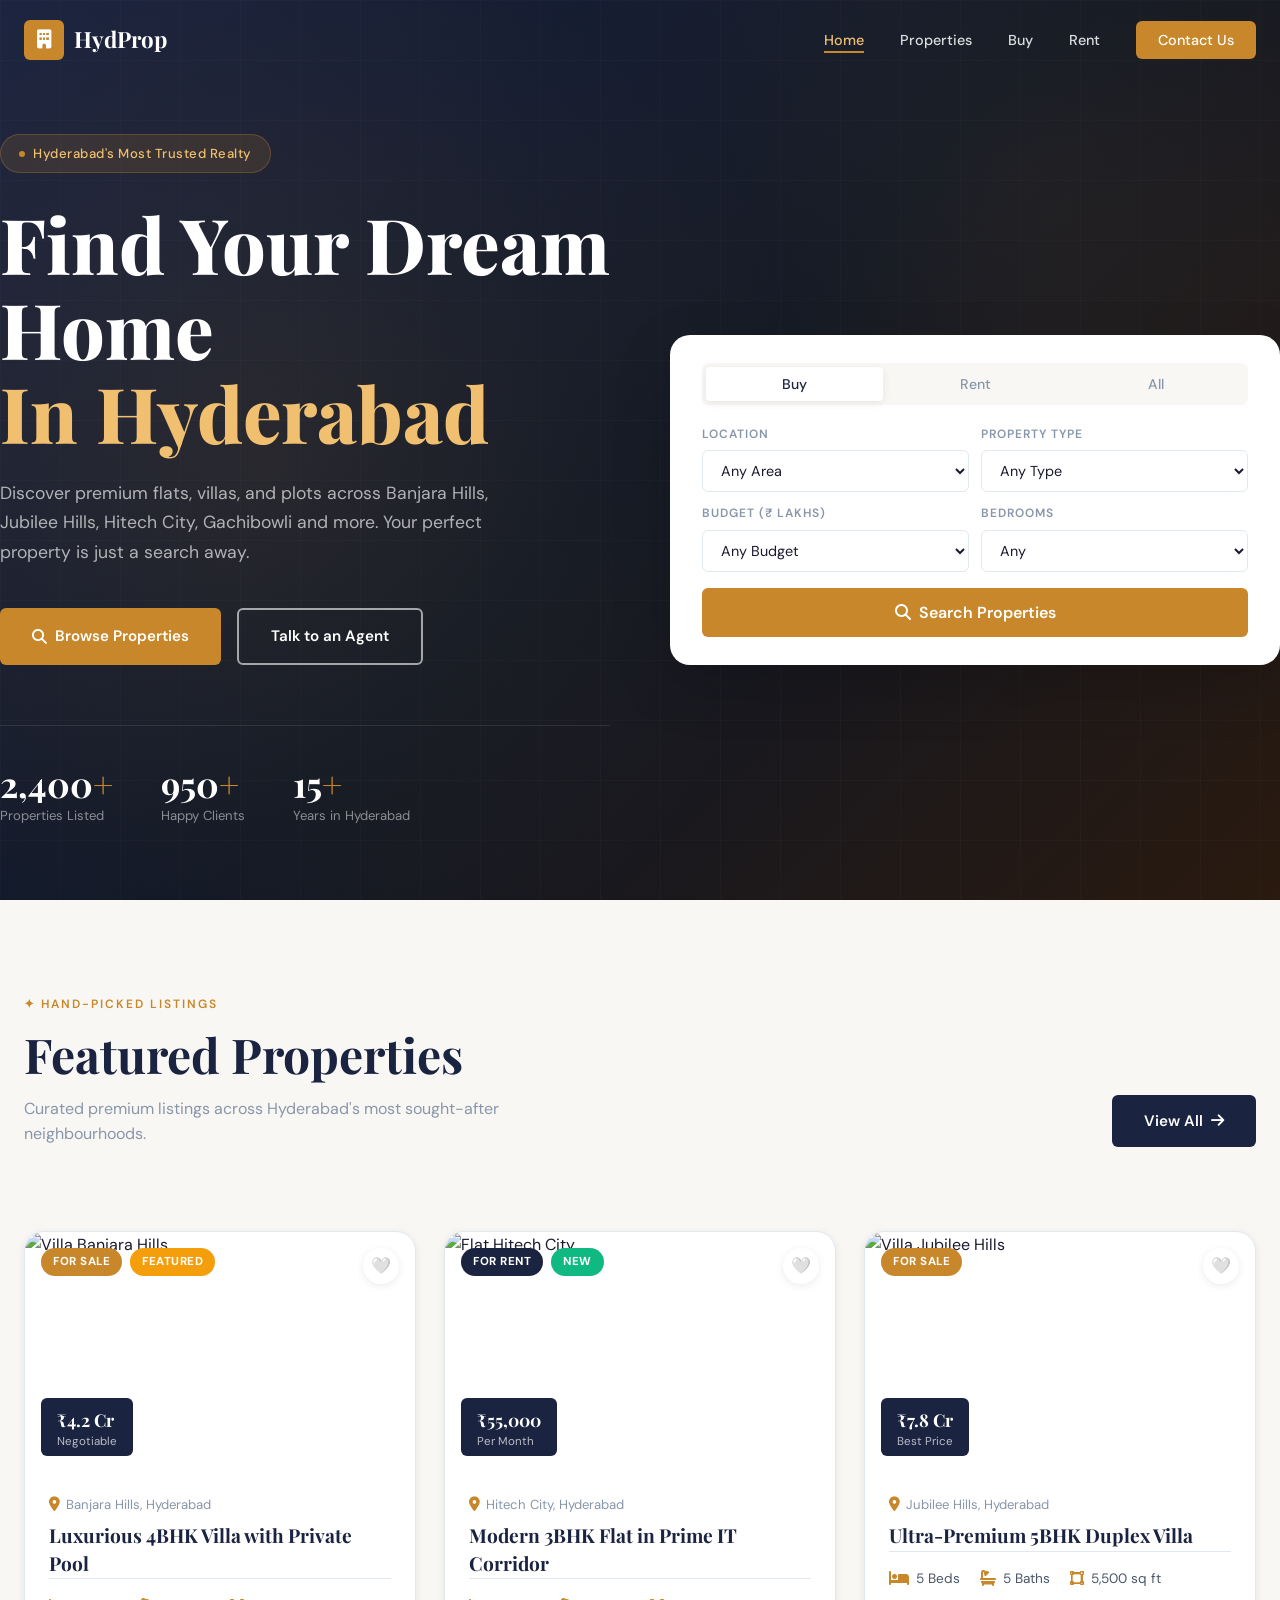
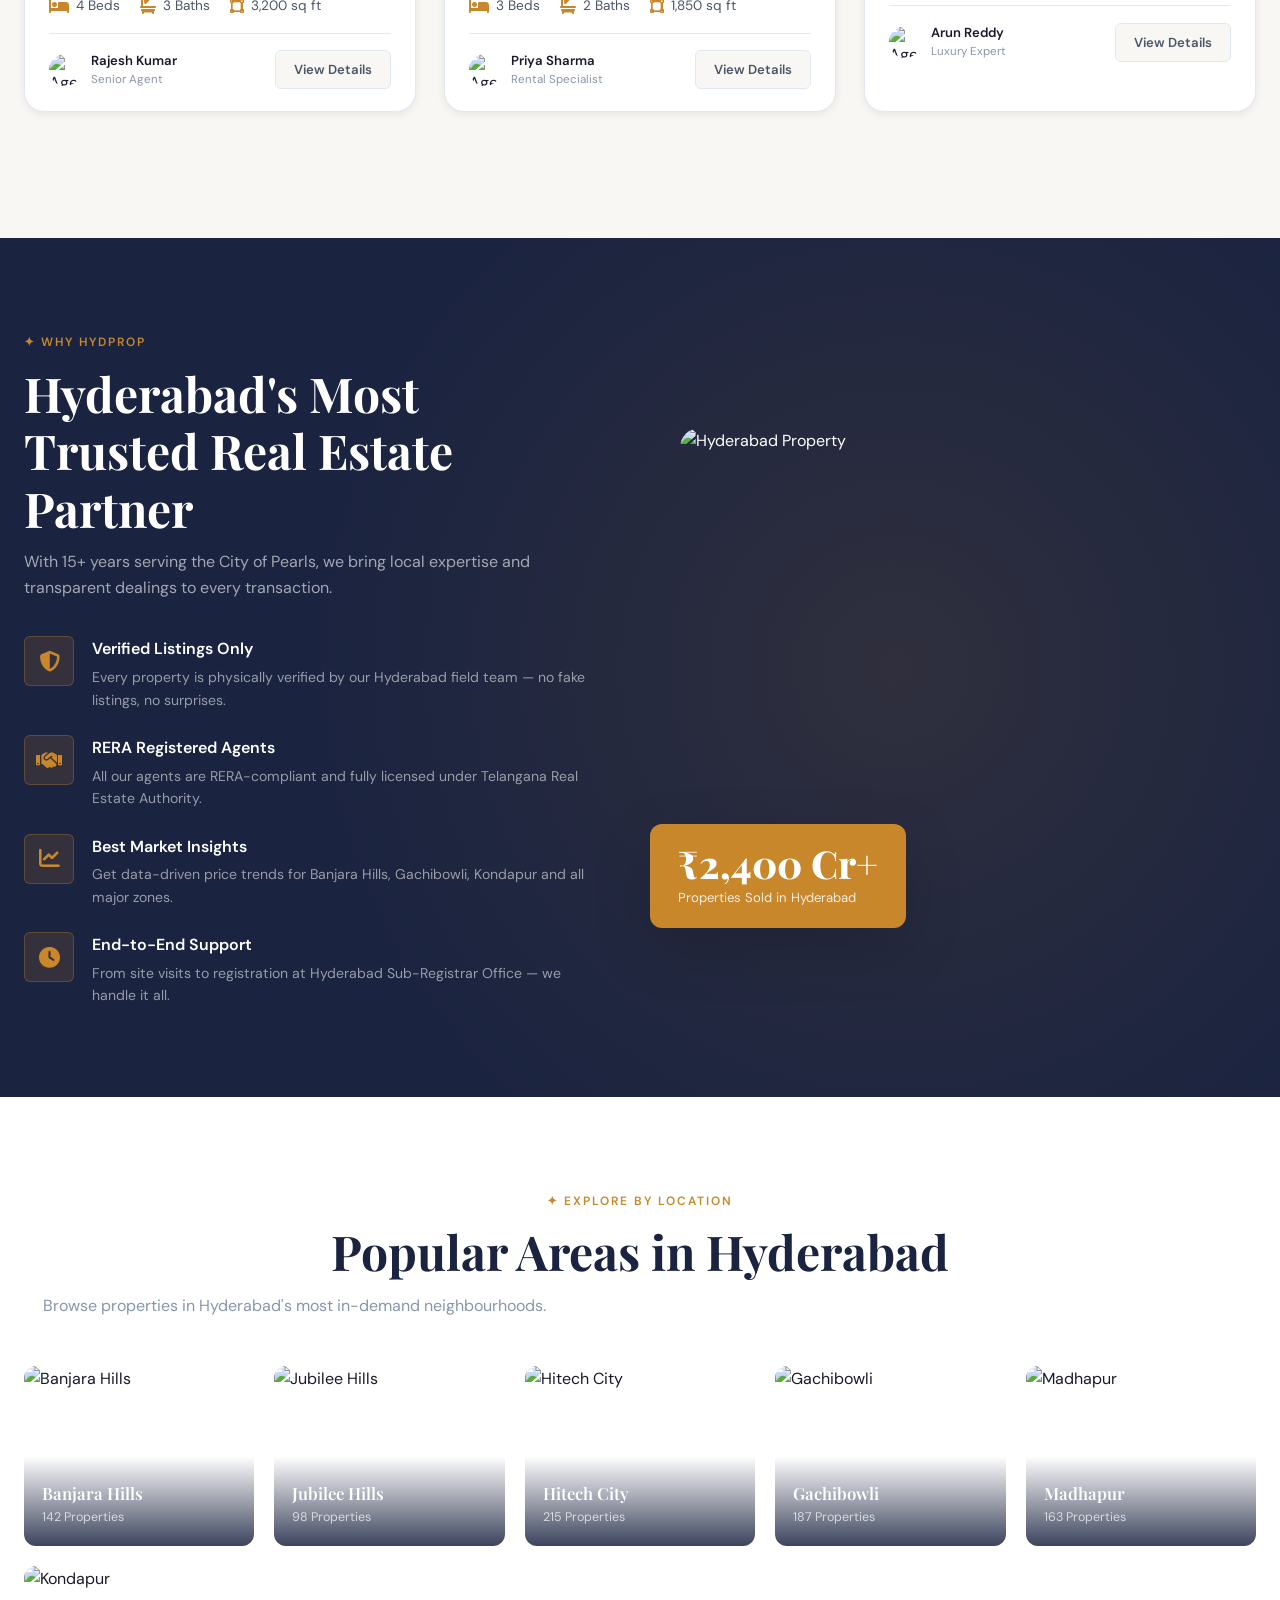
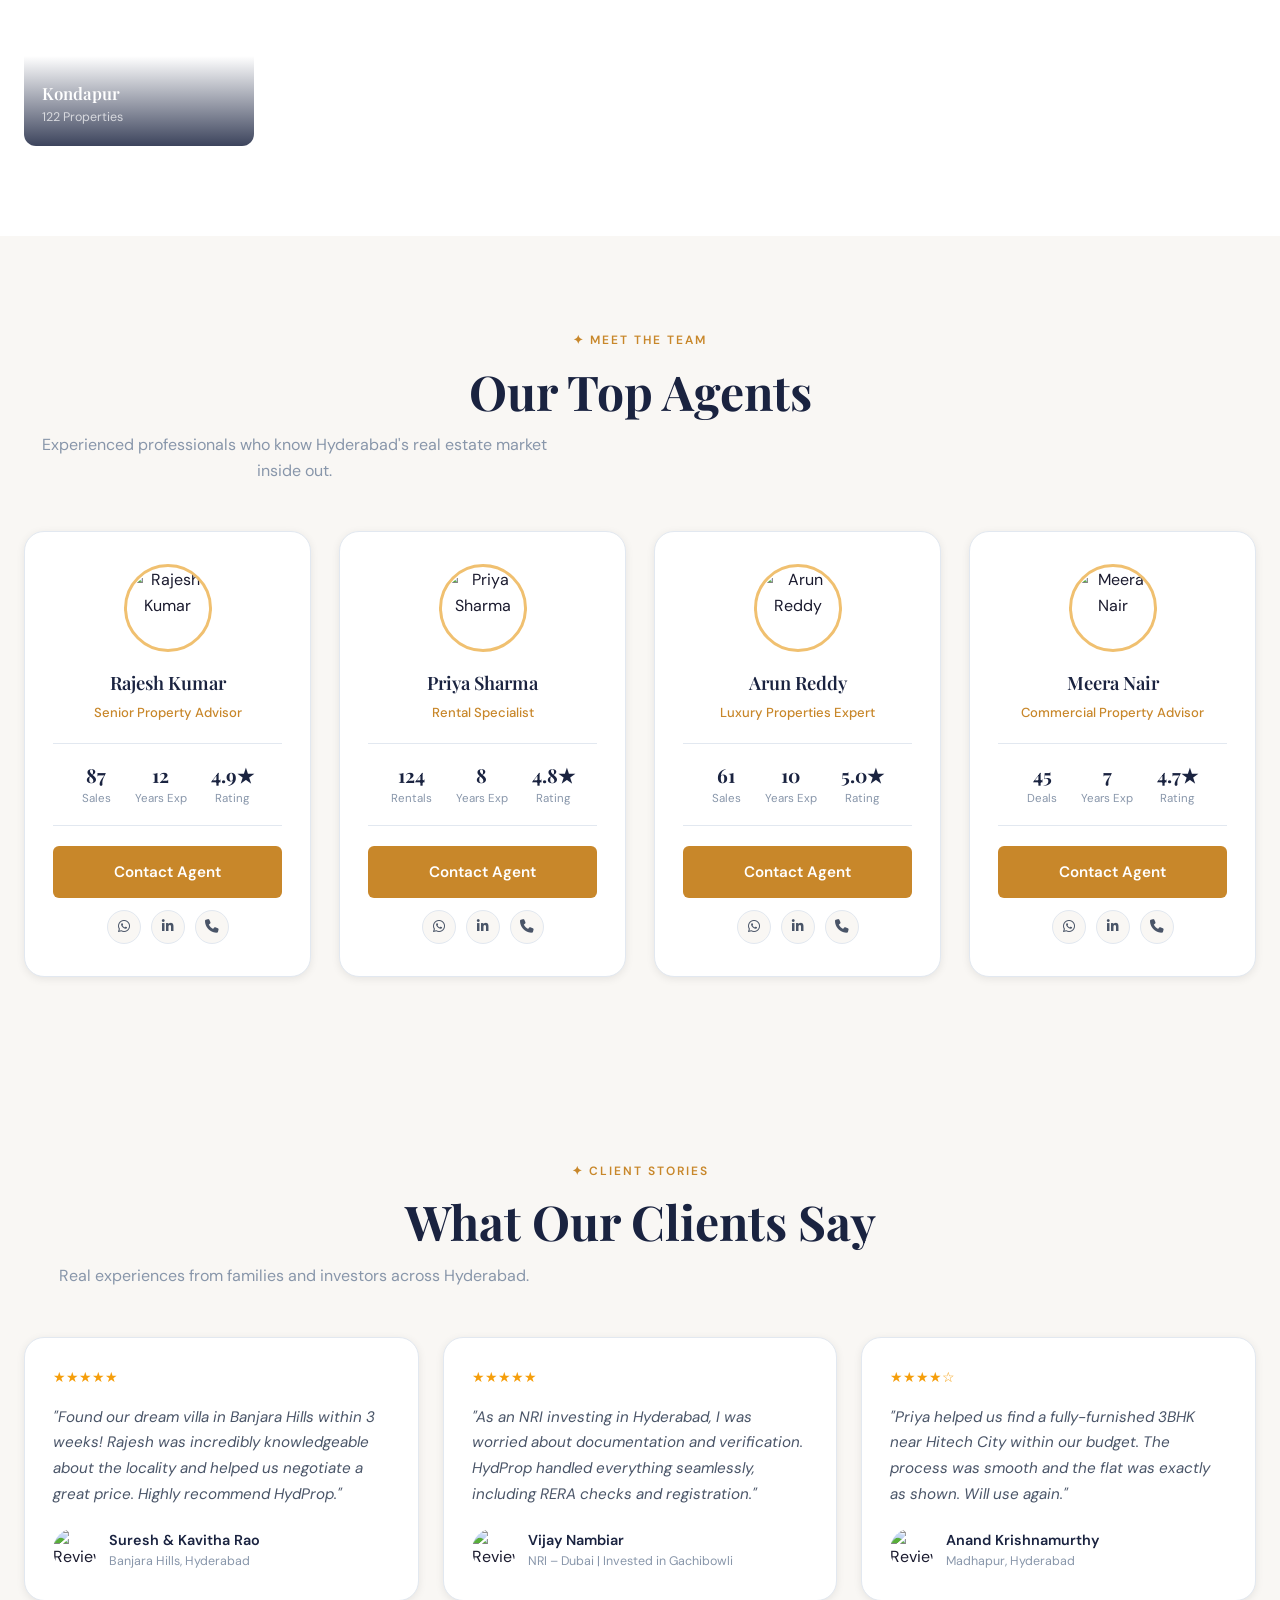
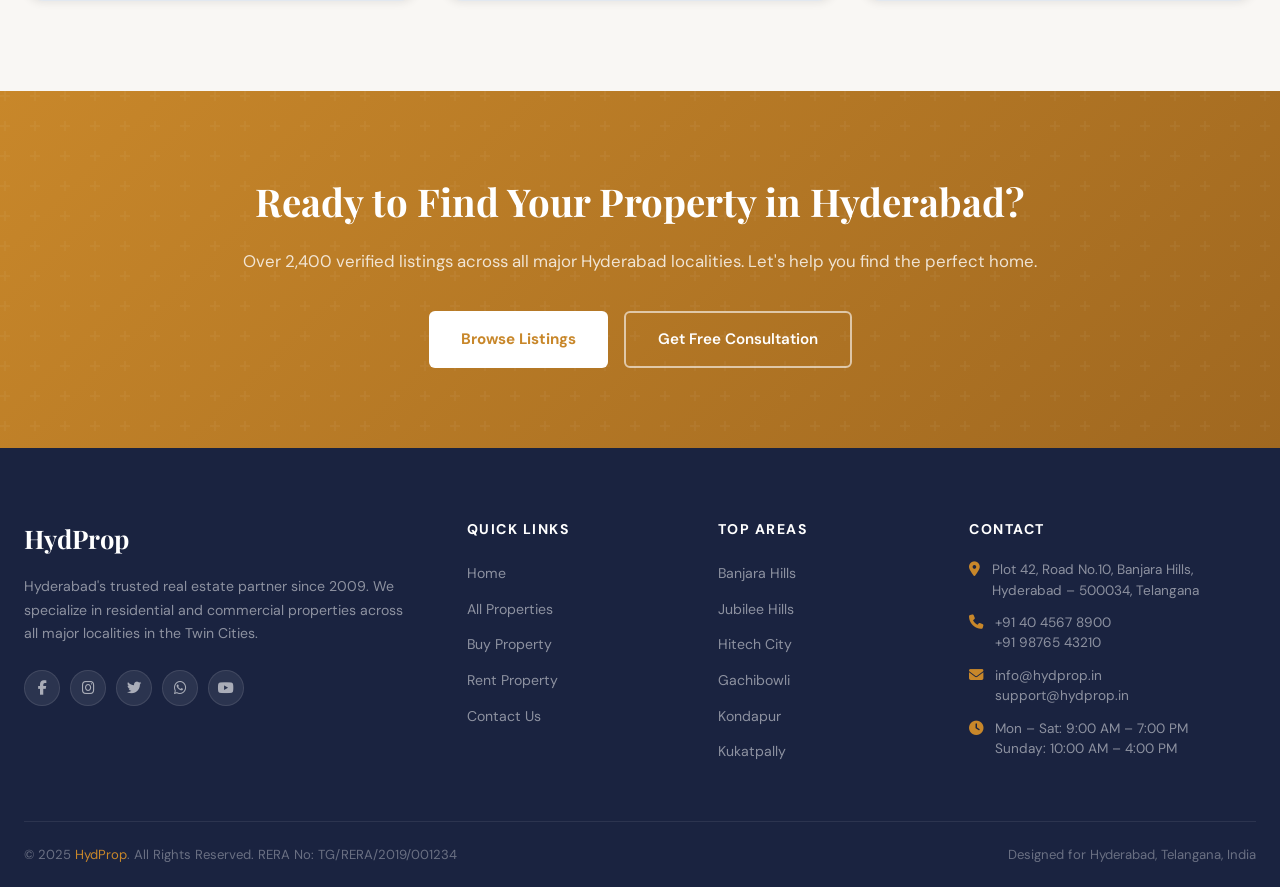
==== index.html @ 2b66d6ec "Initial project upload" ====
<!DOCTYPE html>
<html lang="en">
<head>
  <meta charset="UTF-8" />
  <meta name="viewport" content="width=device-width, initial-scale=1.0" />
  <title>HydProp – Premium Real Estate in Hyderabad</title>
  <meta name="description" content="Discover premium properties in Hyderabad. Buy, sell or rent flats, villas, and plots in Banjara Hills, Jubilee Hills, Hitech City and more." />
  <link rel="stylesheet" href="css/style.css" />
  <link rel="stylesheet" href="https://cdnjs.cloudflare.com/ajax/libs/font-awesome/6.5.0/css/all.min.css" />
  <style>
    /* Index-specific overrides */
    .hero-layout {
      display: grid;
      grid-template-columns: 1fr 1fr;
      gap: 60px;
      align-items: center;
    }
    @media(max-width:900px){.hero-layout{grid-template-columns:1fr;} .hero-search-box{max-width:100%;}}
  </style>
</head>
<body>

<!-- NAVBAR -->
<nav id="navbar">
  <div class="container nav-inner">
    <a href="index.html" class="nav-logo">
      <div class="logo-icon"><i class="fa-solid fa-building"></i></div>
      <span class="logo-text">HydProp</span>
    </a>
    <ul class="nav-links">
      <li><a href="index.html" class="active">Home</a></li>
      <li><a href="properties.html">Properties</a></li>
      <li><a href="properties.html?status=sale">Buy</a></li>
      <li><a href="properties.html?status=rent">Rent</a></li>
      <li><a href="contact.html" class="nav-cta">Contact Us</a></li>
    </ul>
    <div class="nav-toggle" id="navToggle">
      <span></span><span></span><span></span>
    </div>
  </div>
</nav>

<!-- HERO -->
<section class="hero">
  <div class="hero-bg-pattern"></div>
  <div class="hero-grid-overlay"></div>
  <div class="container hero-content">
    <div class="hero-layout">
      <div>
        <div class="hero-badge">
          <span></span> Hyderabad's Most Trusted Realty
        </div>
        <h1>Find Your Dream Home <em>In Hyderabad</em></h1>
        <p>Discover premium flats, villas, and plots across Banjara Hills, Jubilee Hills, Hitech City, Gachibowli and more. Your perfect property is just a search away.</p>
        <div class="hero-actions">
          <a href="properties.html" class="btn btn-primary"><i class="fa-solid fa-search"></i> Browse Properties</a>
          <a href="contact.html" class="btn btn-outline">Talk to an Agent</a>
        </div>
        <div class="hero-stats">
          <div class="hero-stat"><div class="num">2,400<span>+</span></div><div class="label">Properties Listed</div></div>
          <div class="hero-stat"><div class="num">950<span>+</span></div><div class="label">Happy Clients</div></div>
          <div class="hero-stat"><div class="num">15<span>+</span></div><div class="label">Years in Hyderabad</div></div>
        </div>
      </div>
      <div>
        <div class="hero-search-box">
          <div class="hero-search-tabs">
            <button class="search-tab active" data-type="sale">Buy</button>
            <button class="search-tab" data-type="rent">Rent</button>
            <button class="search-tab" data-type="">All</button>
          </div>
          <form id="heroSearchForm">
            <div class="search-fields">
              <div class="search-field">
                <label>Location</label>
                <select id="heroArea">
                  <option value="">Any Area</option>
                  <option>Banjara Hills</option>
                  <option>Jubilee Hills</option>
                  <option>Hitech City</option>
                  <option>Gachibowli</option>
                  <option>Madhapur</option>
                  <option>Kondapur</option>
                  <option>Kukatpally</option>
                  <option>Begumpet</option>
                  <option>Secunderabad</option>
                  <option>Miyapur</option>
                </select>
              </div>
              <div class="search-field">
                <label>Property Type</label>
                <select id="heroType">
                  <option value="">Any Type</option>
                  <option value="flat">Flat / Apartment</option>
                  <option value="villa">Villa / Independent House</option>
                  <option value="plot">Plot / Land</option>
                  <option value="commercial">Commercial</option>
                </select>
              </div>
              <div class="search-field">
                <label>Budget (₹ Lakhs)</label>
                <select id="heroBudget">
                  <option value="">Any Budget</option>
                  <option value="0-5000000">Up to ₹50 L</option>
                  <option value="0-10000000">Up to ₹1 Cr</option>
                  <option value="10000000-20000000">₹1 – 2 Cr</option>
                  <option value="20000000-50000000">₹2 – 5 Cr</option>
                  <option value="50000000-999999999">Above ₹5 Cr</option>
                </select>
              </div>
              <div class="search-field">
                <label>Bedrooms</label>
                <select id="heroBeds">
                  <option value="">Any</option>
                  <option value="1">1 BHK+</option>
                  <option value="2">2 BHK+</option>
                  <option value="3">3 BHK+</option>
                  <option value="4">4 BHK+</option>
                </select>
              </div>
            </div>
            <button type="submit" class="btn btn-primary"><i class="fa-solid fa-magnifying-glass"></i> Search Properties</button>
          </form>
        </div>
      </div>
    </div>
  </div>
</section>

<!-- FEATURED PROPERTIES -->
<section class="featured-section section-pad">
  <div class="container">
    <div class="section-header">
      <div>
        <span class="tag-label">✦ Hand-Picked Listings</span>
        <h2 class="section-title">Featured Properties</h2>
        <p class="section-subtitle">Curated premium listings across Hyderabad's most sought-after neighbourhoods.</p>
      </div>
      <a href="properties.html" class="btn btn-dark">View All <i class="fa-solid fa-arrow-right"></i></a>
    </div>
    <div class="properties-grid">

      <!-- Card 1 -->
      <div class="property-card">
        <div class="card-img">
          <img src="https://images.unsplash.com/photo-1600596542815-ffad4c1539a9?w=700&q=80" alt="Villa Banjara Hills" loading="lazy" />
          <div class="card-badges"><span class="badge badge-sale">For Sale</span><span class="badge badge-featured">Featured</span></div>
          <button class="card-wishlist">🤍</button>
          <div class="card-price-tag">₹4.2 Cr<small>Negotiable</small></div>
        </div>
        <div class="card-body">
          <div class="card-location"><i class="fa-solid fa-location-dot"></i> Banjara Hills, Hyderabad</div>
          <a href="property-detail.html" class="card-title">Luxurious 4BHK Villa with Private Pool</a>
          <div class="card-features">
            <div class="feat-item"><i class="fa-solid fa-bed"></i> 4 Beds</div>
            <div class="feat-item"><i class="fa-solid fa-bath"></i> 3 Baths</div>
            <div class="feat-item"><i class="fa-solid fa-vector-square"></i> 3,200 sq ft</div>
          </div>
          <div class="card-footer">
            <div class="agent-mini">
              <img src="https://i.pravatar.cc/60?img=11" alt="Agent" />
              <div><div class="name">Rajesh Kumar</div><div class="role">Senior Agent</div></div>
            </div>
            <a href="property-detail.html" class="card-view-btn">View Details</a>
          </div>
        </div>
      </div>

      <!-- Card 2 -->
      <div class="property-card">
        <div class="card-img">
          <img src="https://images.unsplash.com/photo-1545324418-cc1a3fa10c00?w=700&q=80" alt="Flat Hitech City" loading="lazy" />
          <div class="card-badges"><span class="badge badge-rent">For Rent</span><span class="badge badge-new">New</span></div>
          <button class="card-wishlist">🤍</button>
          <div class="card-price-tag">₹55,000<small>Per Month</small></div>
        </div>
        <div class="card-body">
          <div class="card-location"><i class="fa-solid fa-location-dot"></i> Hitech City, Hyderabad</div>
          <a href="property-detail.html" class="card-title">Modern 3BHK Flat in Prime IT Corridor</a>
          <div class="card-features">
            <div class="feat-item"><i class="fa-solid fa-bed"></i> 3 Beds</div>
            <div class="feat-item"><i class="fa-solid fa-bath"></i> 2 Baths</div>
            <div class="feat-item"><i class="fa-solid fa-vector-square"></i> 1,850 sq ft</div>
          </div>
          <div class="card-footer">
            <div class="agent-mini">
              <img src="https://i.pravatar.cc/60?img=47" alt="Agent" />
              <div><div class="name">Priya Sharma</div><div class="role">Rental Specialist</div></div>
            </div>
            <a href="property-detail.html" class="card-view-btn">View Details</a>
          </div>
        </div>
      </div>

      <!-- Card 3 -->
      <div class="property-card">
        <div class="card-img">
          <img src="https://images.unsplash.com/photo-1512917774080-9991f1c4c750?w=700&q=80" alt="Villa Jubilee Hills" loading="lazy" />
          <div class="card-badges"><span class="badge badge-sale">For Sale</span></div>
          <button class="card-wishlist">🤍</button>
          <div class="card-price-tag">₹7.8 Cr<small>Best Price</small></div>
        </div>
        <div class="card-body">
          <div class="card-location"><i class="fa-solid fa-location-dot"></i> Jubilee Hills, Hyderabad</div>
          <a href="property-detail.html" class="card-title">Ultra-Premium 5BHK Duplex Villa</a>
          <div class="card-features">
            <div class="feat-item"><i class="fa-solid fa-bed"></i> 5 Beds</div>
            <div class="feat-item"><i class="fa-solid fa-bath"></i> 5 Baths</div>
            <div class="feat-item"><i class="fa-solid fa-vector-square"></i> 5,500 sq ft</div>
          </div>
          <div class="card-footer">
            <div class="agent-mini">
              <img src="https://i.pravatar.cc/60?img=68" alt="Agent" />
              <div><div class="name">Arun Reddy</div><div class="role">Luxury Expert</div></div>
            </div>
            <a href="property-detail.html" class="card-view-btn">View Details</a>
          </div>
        </div>
      </div>

    </div>
  </div>
</section>

<!-- WHY CHOOSE US -->
<section class="why-section section-pad">
  <div class="container">
    <div class="why-grid">
      <div class="why-content">
        <span class="tag-label">✦ Why HydProp</span>
        <h2 class="section-title">Hyderabad's Most Trusted Real Estate Partner</h2>
        <p class="section-subtitle">With 15+ years serving the City of Pearls, we bring local expertise and transparent dealings to every transaction.</p>
        <div class="why-list">
          <div class="why-item">
            <div class="why-icon"><i class="fa-solid fa-shield-halved"></i></div>
            <div>
              <h4>Verified Listings Only</h4>
              <p>Every property is physically verified by our Hyderabad field team — no fake listings, no surprises.</p>
            </div>
          </div>
          <div class="why-item">
            <div class="why-icon"><i class="fa-solid fa-handshake"></i></div>
            <div>
              <h4>RERA Registered Agents</h4>
              <p>All our agents are RERA-compliant and fully licensed under Telangana Real Estate Authority.</p>
            </div>
          </div>
          <div class="why-item">
            <div class="why-icon"><i class="fa-solid fa-chart-line"></i></div>
            <div>
              <h4>Best Market Insights</h4>
              <p>Get data-driven price trends for Banjara Hills, Gachibowli, Kondapur and all major zones.</p>
            </div>
          </div>
          <div class="why-item">
            <div class="why-icon"><i class="fa-solid fa-clock"></i></div>
            <div>
              <h4>End-to-End Support</h4>
              <p>From site visits to registration at Hyderabad Sub-Registrar Office — we handle it all.</p>
            </div>
          </div>
        </div>
      </div>
      <div class="why-image-stack">
        <div class="why-img-main">
          <img src="https://images.unsplash.com/photo-1600607687939-ce8a6c25118c?w=600&q=80" alt="Hyderabad Property" />
        </div>
        <div class="why-img-card">
          <div class="big-num">₹2,400 Cr+</div>
          <div class="label">Properties Sold in Hyderabad</div>
        </div>
      </div>
    </div>
  </div>
</section>

<!-- POPULAR AREAS -->
<section class="section-pad">
  <div class="container">
    <div class="text-center">
      <span class="tag-label">✦ Explore by Location</span>
      <h2 class="section-title">Popular Areas in Hyderabad</h2>
      <p class="section-subtitle mt-12">Browse properties in Hyderabad's most in-demand neighbourhoods.</p>
    </div>
    <div class="areas-grid">
      <a href="properties.html?area=Banjara+Hills" class="area-card">
        <img src="https://images.unsplash.com/photo-1615729947596-a598e5de0ab3?w=400&q=80" alt="Banjara Hills" loading="lazy" />
        <div class="area-overlay"><div class="area-name">Banjara Hills</div><div class="area-count">142 Properties</div></div>
      </a>
      <a href="properties.html?area=Jubilee+Hills" class="area-card">
        <img src="https://images.unsplash.com/photo-1486325212027-8081e485255e?w=400&q=80" alt="Jubilee Hills" loading="lazy" />
        <div class="area-overlay"><div class="area-name">Jubilee Hills</div><div class="area-count">98 Properties</div></div>
      </a>
      <a href="properties.html?area=Hitech+City" class="area-card">
        <img src="https://images.unsplash.com/photo-1545324418-cc1a3fa10c00?w=400&q=80" alt="Hitech City" loading="lazy" />
        <div class="area-overlay"><div class="area-name">Hitech City</div><div class="area-count">215 Properties</div></div>
      </a>
      <a href="properties.html?area=Gachibowli" class="area-card">
        <img src="https://images.unsplash.com/photo-1512917774080-9991f1c4c750?w=400&q=80" alt="Gachibowli" loading="lazy" />
        <div class="area-overlay"><div class="area-name">Gachibowli</div><div class="area-count">187 Properties</div></div>
      </a>
      <a href="properties.html?area=Madhapur" class="area-card">
        <img src="https://images.unsplash.com/photo-1600596542815-ffad4c1539a9?w=400&q=80" alt="Madhapur" loading="lazy" />
        <div class="area-overlay"><div class="area-name">Madhapur</div><div class="area-count">163 Properties</div></div>
      </a>
      <a href="properties.html?area=Kondapur" class="area-card">
        <img src="https://images.unsplash.com/photo-1570129477492-45c003edd2be?w=400&q=80" alt="Kondapur" loading="lazy" />
        <div class="area-overlay"><div class="area-name">Kondapur</div><div class="area-count">122 Properties</div></div>
      </a>
    </div>
  </div>
</section>

<!-- OUR AGENTS -->
<section class="section-pad" style="background:var(--off-white);">
  <div class="container">
    <div class="text-center">
      <span class="tag-label">✦ Meet the Team</span>
      <h2 class="section-title">Our Top Agents</h2>
      <p class="section-subtitle mt-12">Experienced professionals who know Hyderabad's real estate market inside out.</p>
    </div>
    <div class="agents-grid">
      <div class="agent-card">
        <img src="https://i.pravatar.cc/150?img=11" alt="Rajesh Kumar" class="agent-avatar" />
        <h3>Rajesh Kumar</h3>
        <div class="role">Senior Property Advisor</div>
        <div class="agent-stats">
          <div class="agent-stat"><div class="val">87</div><div class="lbl">Sales</div></div>
          <div class="agent-stat"><div class="val">12</div><div class="lbl">Years Exp</div></div>
          <div class="agent-stat"><div class="val">4.9★</div><div class="lbl">Rating</div></div>
        </div>
        <a href="contact.html" class="btn btn-primary" style="width:100%;justify-content:center;">Contact Agent</a>
        <div class="agent-socials mt-12">
          <div class="agent-social-btn"><i class="fa-brands fa-whatsapp"></i></div>
          <div class="agent-social-btn"><i class="fa-brands fa-linkedin-in"></i></div>
          <div class="agent-social-btn"><i class="fa-solid fa-phone"></i></div>
        </div>
      </div>
      <div class="agent-card">
        <img src="https://i.pravatar.cc/150?img=47" alt="Priya Sharma" class="agent-avatar" />
        <h3>Priya Sharma</h3>
        <div class="role">Rental Specialist</div>
        <div class="agent-stats">
          <div class="agent-stat"><div class="val">124</div><div class="lbl">Rentals</div></div>
          <div class="agent-stat"><div class="val">8</div><div class="lbl">Years Exp</div></div>
          <div class="agent-stat"><div class="val">4.8★</div><div class="lbl">Rating</div></div>
        </div>
        <a href="contact.html" class="btn btn-primary" style="width:100%;justify-content:center;">Contact Agent</a>
        <div class="agent-socials mt-12">
          <div class="agent-social-btn"><i class="fa-brands fa-whatsapp"></i></div>
          <div class="agent-social-btn"><i class="fa-brands fa-linkedin-in"></i></div>
          <div class="agent-social-btn"><i class="fa-solid fa-phone"></i></div>
        </div>
      </div>
      <div class="agent-card">
        <img src="https://i.pravatar.cc/150?img=68" alt="Arun Reddy" class="agent-avatar" />
        <h3>Arun Reddy</h3>
        <div class="role">Luxury Properties Expert</div>
        <div class="agent-stats">
          <div class="agent-stat"><div class="val">61</div><div class="lbl">Sales</div></div>
          <div class="agent-stat"><div class="val">10</div><div class="lbl">Years Exp</div></div>
          <div class="agent-stat"><div class="val">5.0★</div><div class="lbl">Rating</div></div>
        </div>
        <a href="contact.html" class="btn btn-primary" style="width:100%;justify-content:center;">Contact Agent</a>
        <div class="agent-socials mt-12">
          <div class="agent-social-btn"><i class="fa-brands fa-whatsapp"></i></div>
          <div class="agent-social-btn"><i class="fa-brands fa-linkedin-in"></i></div>
          <div class="agent-social-btn"><i class="fa-solid fa-phone"></i></div>
        </div>
      </div>
      <div class="agent-card">
        <img src="https://i.pravatar.cc/150?img=25" alt="Meera Nair" class="agent-avatar" />
        <h3>Meera Nair</h3>
        <div class="role">Commercial Property Advisor</div>
        <div class="agent-stats">
          <div class="agent-stat"><div class="val">45</div><div class="lbl">Deals</div></div>
          <div class="agent-stat"><div class="val">7</div><div class="lbl">Years Exp</div></div>
          <div class="agent-stat"><div class="val">4.7★</div><div class="lbl">Rating</div></div>
        </div>
        <a href="contact.html" class="btn btn-primary" style="width:100%;justify-content:center;">Contact Agent</a>
        <div class="agent-socials mt-12">
          <div class="agent-social-btn"><i class="fa-brands fa-whatsapp"></i></div>
          <div class="agent-social-btn"><i class="fa-brands fa-linkedin-in"></i></div>
          <div class="agent-social-btn"><i class="fa-solid fa-phone"></i></div>
        </div>
      </div>
    </div>
  </div>
</section>

<!-- TESTIMONIALS -->
<section class="testimonials-section section-pad">
  <div class="container">
    <div class="text-center">
      <span class="tag-label">✦ Client Stories</span>
      <h2 class="section-title">What Our Clients Say</h2>
      <p class="section-subtitle mt-12">Real experiences from families and investors across Hyderabad.</p>
    </div>
    <div class="testimonials-grid">
      <div class="testimonial-card">
        <div class="stars">★★★★★</div>
        <p>"Found our dream villa in Banjara Hills within 3 weeks! Rajesh was incredibly knowledgeable about the locality and helped us negotiate a great price. Highly recommend HydProp."</p>
        <div class="reviewer">
          <img src="https://i.pravatar.cc/80?img=33" alt="Reviewer" />
          <div><div class="name">Suresh & Kavitha Rao</div><div class="location">Banjara Hills, Hyderabad</div></div>
        </div>
      </div>
      <div class="testimonial-card">
        <div class="stars">★★★★★</div>
        <p>"As an NRI investing in Hyderabad, I was worried about documentation and verification. HydProp handled everything seamlessly, including RERA checks and registration."</p>
        <div class="reviewer">
          <img src="https://i.pravatar.cc/80?img=52" alt="Reviewer" />
          <div><div class="name">Vijay Nambiar</div><div class="location">NRI – Dubai | Invested in Gachibowli</div></div>
        </div>
      </div>
      <div class="testimonial-card">
        <div class="stars">★★★★☆</div>
        <p>"Priya helped us find a fully-furnished 3BHK near Hitech City within our budget. The process was smooth and the flat was exactly as shown. Will use again."</p>
        <div class="reviewer">
          <img src="https://i.pravatar.cc/80?img=44" alt="Reviewer" />
          <div><div class="name">Anand Krishnamurthy</div><div class="location">Madhapur, Hyderabad</div></div>
        </div>
      </div>
    </div>
  </div>
</section>

<!-- CTA -->
<section class="cta-section">
  <div class="container">
    <h2>Ready to Find Your Property in Hyderabad?</h2>
    <p>Over 2,400 verified listings across all major Hyderabad localities. Let's help you find the perfect home.</p>
    <div class="cta-btns">
      <a href="properties.html" class="btn" style="background:var(--white);color:var(--primary);font-weight:700;">Browse Listings</a>
      <a href="contact.html" class="btn btn-outline">Get Free Consultation</a>
    </div>
  </div>
</section>

<!-- FOOTER -->
<footer>
  <div class="container">
    <div class="footer-main">
      <div class="footer-brand">
        <div class="logo-text">HydProp</div>
        <p>Hyderabad's trusted real estate partner since 2009. We specialize in residential and commercial properties across all major localities in the Twin Cities.</p>
        <div class="footer-socials">
          <div class="social-btn"><i class="fa-brands fa-facebook-f"></i></div>
          <div class="social-btn"><i class="fa-brands fa-instagram"></i></div>
          <div class="social-btn"><i class="fa-brands fa-twitter"></i></div>
          <div class="social-btn"><i class="fa-brands fa-whatsapp"></i></div>
          <div class="social-btn"><i class="fa-brands fa-youtube"></i></div>
        </div>
      </div>
      <div class="footer-col">
        <h4>Quick Links</h4>
        <ul>
          <li><a href="index.html">Home</a></li>
          <li><a href="properties.html">All Properties</a></li>
          <li><a href="properties.html?status=sale">Buy Property</a></li>
          <li><a href="properties.html?status=rent">Rent Property</a></li>
          <li><a href="contact.html">Contact Us</a></li>
        </ul>
      </div>
      <div class="footer-col">
        <h4>Top Areas</h4>
        <ul>
          <li><a href="properties.html?area=Banjara+Hills">Banjara Hills</a></li>
          <li><a href="properties.html?area=Jubilee+Hills">Jubilee Hills</a></li>
          <li><a href="properties.html?area=Hitech+City">Hitech City</a></li>
          <li><a href="properties.html?area=Gachibowli">Gachibowli</a></li>
          <li><a href="properties.html?area=Kondapur">Kondapur</a></li>
          <li><a href="properties.html?area=Kukatpally">Kukatpally</a></li>
        </ul>
      </div>
      <div class="footer-col">
        <h4>Contact</h4>
        <div class="footer-contact-item"><i class="fa-solid fa-location-dot"></i><span>Plot 42, Road No.10, Banjara Hills, Hyderabad – 500034, Telangana</span></div>
        <div class="footer-contact-item"><i class="fa-solid fa-phone"></i><span>+91 40 4567 8900<br/>+91 98765 43210</span></div>
        <div class="footer-contact-item"><i class="fa-solid fa-envelope"></i><span>info@hydprop.in<br/>support@hydprop.in</span></div>
        <div class="footer-contact-item"><i class="fa-solid fa-clock"></i><span>Mon – Sat: 9:00 AM – 7:00 PM<br/>Sunday: 10:00 AM – 4:00 PM</span></div>
      </div>
    </div>
    <div class="footer-bottom">
      <p>© 2025 <span>HydProp</span>. All Rights Reserved. RERA No: TG/RERA/2019/001234</p>
      <p>Designed for Hyderabad, Telangana, India</p>
    </div>
  </div>
</footer>

<script src="js/main.js"></script>
</body>
</html>
---- css/style.css ----
/* ===========================
   CSS VARIABLES & RESET
=========================== */
@import url('https://fonts.googleapis.com/css2?family=Playfair+Display:wght@400;600;700;800&family=DM+Sans:wght@300;400;500;600&display=swap');

:root {
  --primary: #c8872a;
  --primary-dark: #a06820;
  --primary-light: #f0c070;
  --secondary: #1a2340;
  --secondary-light: #243060;
  --accent: #e8f4f0;
  --text-dark: #1a1a2e;
  --text-mid: #4a5568;
  --text-light: #8896aa;
  --white: #ffffff;
  --off-white: #f9f7f4;
  --border: #e2e8f0;
  --shadow-sm: 0 2px 8px rgba(0,0,0,0.08);
  --shadow-md: 0 8px 24px rgba(0,0,0,0.12);
  --shadow-lg: 0 20px 60px rgba(0,0,0,0.15);
  --radius-sm: 6px;
  --radius-md: 12px;
  --radius-lg: 20px;
  --font-display: 'Playfair Display', serif;
  --font-body: 'DM Sans', sans-serif;
  --transition: all 0.3s cubic-bezier(0.4, 0, 0.2, 1);
}

*, *::before, *::after { margin: 0; padding: 0; box-sizing: border-box; }

html { scroll-behavior: smooth; }

body {
  font-family: var(--font-body);
  color: var(--text-dark);
  background: var(--white);
  line-height: 1.6;
  overflow-x: hidden;
}

a { text-decoration: none; color: inherit; }
img { max-width: 100%; display: block; }
ul { list-style: none; }

.container {
  max-width: 1280px;
  margin: 0 auto;
  padding: 0 24px;
}

.section-pad { padding: 90px 0; }

/* ===========================
   TYPOGRAPHY
=========================== */
.section-title {
  font-family: var(--font-display);
  font-size: clamp(2rem, 4vw, 3rem);
  font-weight: 700;
  color: var(--secondary);
  line-height: 1.2;
}

.section-subtitle {
  font-size: 1rem;
  color: var(--text-light);
  margin-top: 12px;
  max-width: 540px;
}

.tag-label {
  display: inline-block;
  font-size: 0.75rem;
  font-weight: 600;
  letter-spacing: 2px;
  text-transform: uppercase;
  color: var(--primary);
  margin-bottom: 12px;
}

/* ===========================
   BUTTONS
=========================== */
.btn {
  display: inline-flex;
  align-items: center;
  gap: 8px;
  padding: 14px 32px;
  border-radius: var(--radius-sm);
  font-family: var(--font-body);
  font-size: 0.95rem;
  font-weight: 600;
  cursor: pointer;
  border: none;
  transition: var(--transition);
}

.btn-primary {
  background: var(--primary);
  color: var(--white);
}
.btn-primary:hover {
  background: var(--primary-dark);
  transform: translateY(-2px);
  box-shadow: 0 8px 20px rgba(200,135,42,0.35);
}

.btn-outline {
  background: transparent;
  color: var(--white);
  border: 2px solid rgba(255,255,255,0.6);
}
.btn-outline:hover {
  background: var(--white);
  color: var(--secondary);
  border-color: var(--white);
}

.btn-dark {
  background: var(--secondary);
  color: var(--white);
}
.btn-dark:hover {
  background: var(--secondary-light);
  transform: translateY(-2px);
  box-shadow: var(--shadow-md);
}

/* ===========================
   NAVBAR
=========================== */
#navbar {
  position: fixed;
  top: 0; left: 0; right: 0;
  z-index: 1000;
  padding: 20px 0;
  transition: var(--transition);
}

#navbar.scrolled {
  background: var(--white);
  padding: 12px 0;
  box-shadow: var(--shadow-sm);
}

.nav-inner {
  display: flex;
  align-items: center;
  justify-content: space-between;
}

.nav-logo {
  display: flex;
  align-items: center;
  gap: 10px;
}

.nav-logo .logo-icon {
  width: 40px; height: 40px;
  background: var(--primary);
  border-radius: var(--radius-sm);
  display: flex;
  align-items: center;
  justify-content: center;
  color: white;
  font-size: 1.2rem;
}

.nav-logo .logo-text {
  font-family: var(--font-display);
  font-size: 1.4rem;
  font-weight: 700;
  color: var(--white);
  transition: var(--transition);
}

#navbar.scrolled .logo-text { color: var(--secondary); }

.nav-links {
  display: flex;
  align-items: center;
  gap: 36px;
}

.nav-links a {
  font-size: 0.9rem;
  font-weight: 500;
  color: rgba(255,255,255,0.85);
  transition: var(--transition);
  position: relative;
}

.nav-links a::after {
  content: '';
  position: absolute;
  bottom: -4px; left: 0;
  width: 0; height: 2px;
  background: var(--primary);
  transition: var(--transition);
}

.nav-links a:hover, .nav-links a.active { color: var(--primary-light); }
.nav-links a:hover::after, .nav-links a.active::after { width: 100%; }

#navbar.scrolled .nav-links a { color: var(--text-mid); }
#navbar.scrolled .nav-links a:hover { color: var(--primary); }

.nav-cta {
  background: var(--primary) !important;
  color: var(--white) !important;
  padding: 10px 22px;
  border-radius: var(--radius-sm);
}
.nav-cta:hover { background: var(--primary-dark) !important; color: var(--white) !important; }
.nav-cta::after { display: none !important; }

.nav-toggle {
  display: none;
  flex-direction: column;
  gap: 5px;
  cursor: pointer;
  padding: 4px;
}
.nav-toggle span {
  display: block;
  width: 24px; height: 2px;
  background: var(--white);
  transition: var(--transition);
  border-radius: 2px;
}
#navbar.scrolled .nav-toggle span { background: var(--secondary); }

/* ===========================
   HERO SECTION
=========================== */
.hero {
  min-height: 100vh;
  position: relative;
  display: flex;
  align-items: center;
  background: linear-gradient(135deg, #1a2340 0%, #0f1726 50%, #2a1a0f 100%);
  overflow: hidden;
}

.hero-bg-pattern {
  position: absolute;
  inset: 0;
  background-image:
    radial-gradient(circle at 20% 50%, rgba(200,135,42,0.12) 0%, transparent 50%),
    radial-gradient(circle at 80% 20%, rgba(200,135,42,0.08) 0%, transparent 40%);
}

.hero-grid-overlay {
  position: absolute;
  inset: 0;
  background-image:
    linear-gradient(rgba(255,255,255,0.02) 1px, transparent 1px),
    linear-gradient(90deg, rgba(255,255,255,0.02) 1px, transparent 1px);
  background-size: 60px 60px;
}

.hero-content {
  position: relative;
  z-index: 2;
  padding: 120px 0 60px;
  width: 100%;
}

.hero-badge {
  display: inline-flex;
  align-items: center;
  gap: 8px;
  background: rgba(200,135,42,0.15);
  border: 1px solid rgba(200,135,42,0.3);
  color: var(--primary-light);
  padding: 8px 18px;
  border-radius: 50px;
  font-size: 0.82rem;
  font-weight: 500;
  margin-bottom: 28px;
  letter-spacing: 0.5px;
}

.hero-badge span { width: 6px; height: 6px; border-radius: 50%; background: var(--primary); }

.hero h1 {
  font-family: var(--font-display);
  font-size: clamp(2.8rem, 6vw, 5rem);
  font-weight: 800;
  color: var(--white);
  line-height: 1.1;
  margin-bottom: 24px;
}

.hero h1 em {
  font-style: normal;
  color: var(--primary-light);
  display: block;
}

.hero p {
  font-size: 1.1rem;
  color: rgba(255,255,255,0.65);
  max-width: 520px;
  margin-bottom: 40px;
  line-height: 1.7;
}

.hero-actions {
  display: flex;
  gap: 16px;
  flex-wrap: wrap;
  margin-bottom: 60px;
}

.hero-stats {
  display: flex;
  gap: 48px;
  padding-top: 40px;
  border-top: 1px solid rgba(255,255,255,0.1);
}

.hero-stat .num {
  font-family: var(--font-display);
  font-size: 2.2rem;
  font-weight: 700;
  color: var(--white);
  line-height: 1;
}

.hero-stat .num span { color: var(--primary); }
.hero-stat .label { font-size: 0.82rem; color: rgba(255,255,255,0.5); margin-top: 4px; }

/* Hero Search Box */
.hero-search-box {
  background: var(--white);
  border-radius: var(--radius-lg);
  padding: 28px 32px;
  box-shadow: var(--shadow-lg);
  max-width: 640px;
  margin: 40px 0 0;
}

.hero-search-tabs {
  display: flex;
  gap: 4px;
  background: var(--off-white);
  padding: 4px;
  border-radius: var(--radius-sm);
  margin-bottom: 20px;
}

.search-tab {
  flex: 1;
  padding: 8px 16px;
  border: none;
  background: transparent;
  font-family: var(--font-body);
  font-size: 0.88rem;
  font-weight: 500;
  color: var(--text-light);
  border-radius: 4px;
  cursor: pointer;
  transition: var(--transition);
}
.search-tab.active {
  background: var(--white);
  color: var(--secondary);
  box-shadow: var(--shadow-sm);
}

.search-fields {
  display: grid;
  grid-template-columns: 1fr 1fr;
  gap: 12px;
  margin-bottom: 16px;
}

.search-field label {
  display: block;
  font-size: 0.75rem;
  font-weight: 600;
  color: var(--text-light);
  text-transform: uppercase;
  letter-spacing: 1px;
  margin-bottom: 6px;
}

.search-field select,
.search-field input {
  width: 100%;
  padding: 10px 14px;
  border: 1.5px solid var(--border);
  border-radius: var(--radius-sm);
  font-family: var(--font-body);
  font-size: 0.9rem;
  color: var(--text-dark);
  background: var(--white);
  transition: var(--transition);
  outline: none;
}

.search-field select:focus,
.search-field input:focus {
  border-color: var(--primary);
}

.hero-search-box .btn-primary {
  width: 100%;
  justify-content: center;
  padding: 14px;
  font-size: 1rem;
}

/* ===========================
   PROPERTIES PAGE HERO
=========================== */
.page-hero {
  background: linear-gradient(135deg, var(--secondary) 0%, #0f1726 100%);
  padding: 140px 0 70px;
  text-align: center;
  position: relative;
  overflow: hidden;
}

.page-hero::after {
  content: '';
  position: absolute;
  bottom: 0; left: 0; right: 0;
  height: 60px;
  background: var(--off-white);
  clip-path: ellipse(55% 100% at 50% 100%);
}

.page-hero h1 {
  font-family: var(--font-display);
  font-size: clamp(2rem, 4vw, 3.2rem);
  color: var(--white);
  font-weight: 700;
}

.page-hero p {
  color: rgba(255,255,255,0.6);
  margin-top: 12px;
  font-size: 1rem;
}

.breadcrumb {
  display: flex;
  align-items: center;
  justify-content: center;
  gap: 8px;
  margin-top: 20px;
  font-size: 0.88rem;
  color: rgba(255,255,255,0.5);
}
.breadcrumb a { color: var(--primary-light); }
.breadcrumb span { color: rgba(255,255,255,0.3); }

/* ===========================
   SEARCH FILTERS PANEL
=========================== */
.filters-section {
  background: var(--off-white);
  padding: 36px 0;
  border-bottom: 1px solid var(--border);
}

.filters-grid {
  display: grid;
  grid-template-columns: repeat(auto-fit, minmax(180px, 1fr));
  gap: 16px;
  align-items: end;
}

.filter-group label {
  display: block;
  font-size: 0.75rem;
  font-weight: 600;
  text-transform: uppercase;
  letter-spacing: 1px;
  color: var(--text-light);
  margin-bottom: 8px;
}

.filter-group select,
.filter-group input {
  width: 100%;
  padding: 11px 16px;
  border: 1.5px solid var(--border);
  border-radius: var(--radius-sm);
  font-family: var(--font-body);
  font-size: 0.9rem;
  color: var(--text-dark);
  background: var(--white);
  outline: none;
  transition: var(--transition);
  -webkit-appearance: none;
  cursor: pointer;
}

.filter-group select:focus,
.filter-group input:focus {
  border-color: var(--primary);
  box-shadow: 0 0 0 3px rgba(200,135,42,0.1);
}

.filter-group .btn-primary {
  width: 100%;
  justify-content: center;
  padding: 12px 20px;
}

.filter-group .btn-reset {
  width: 100%;
  justify-content: center;
  padding: 12px 20px;
  background: transparent;
  border: 1.5px solid var(--border);
  color: var(--text-mid);
  border-radius: var(--radius-sm);
  font-family: var(--font-body);
  font-size: 0.9rem;
  font-weight: 500;
  cursor: pointer;
  transition: var(--transition);
}
.filter-group .btn-reset:hover {
  border-color: var(--primary);
  color: var(--primary);
}

.results-bar {
  display: flex;
  align-items: center;
  justify-content: space-between;
  padding: 20px 0;
}

.results-count {
  font-size: 0.9rem;
  color: var(--text-mid);
}
.results-count strong { color: var(--text-dark); }

.sort-select {
  padding: 8px 16px;
  border: 1.5px solid var(--border);
  border-radius: var(--radius-sm);
  font-family: var(--font-body);
  font-size: 0.88rem;
  color: var(--text-dark);
  background: var(--white);
  outline: none;
  cursor: pointer;
}

/* ===========================
   PROPERTY CARDS
=========================== */
.properties-grid {
  display: grid;
  grid-template-columns: repeat(auto-fill, minmax(360px, 1fr));
  gap: 28px;
  padding: 36px 0;
}

.property-card {
  background: var(--white);
  border-radius: var(--radius-lg);
  overflow: hidden;
  box-shadow: var(--shadow-sm);
  transition: var(--transition);
  border: 1px solid var(--border);
}

.property-card:hover {
  transform: translateY(-6px);
  box-shadow: var(--shadow-lg);
  border-color: transparent;
}

.card-img {
  position: relative;
  height: 240px;
  overflow: hidden;
}

.card-img img {
  width: 100%; height: 100%;
  object-fit: cover;
  transition: transform 0.5s ease;
}

.property-card:hover .card-img img { transform: scale(1.06); }

.card-badges {
  position: absolute;
  top: 16px; left: 16px;
  display: flex;
  gap: 8px;
}

.badge {
  padding: 5px 12px;
  border-radius: 50px;
  font-size: 0.72rem;
  font-weight: 700;
  letter-spacing: 0.5px;
  text-transform: uppercase;
}

.badge-sale { background: var(--primary); color: var(--white); }
.badge-rent { background: var(--secondary); color: var(--white); }
.badge-new { background: #10b981; color: var(--white); }
.badge-featured { background: #f59e0b; color: var(--white); }

.card-wishlist {
  position: absolute;
  top: 16px; right: 16px;
  width: 36px; height: 36px;
  background: var(--white);
  border-radius: 50%;
  display: flex;
  align-items: center;
  justify-content: center;
  cursor: pointer;
  border: none;
  box-shadow: var(--shadow-sm);
  transition: var(--transition);
  font-size: 1rem;
}
.card-wishlist:hover { background: #fee2e2; transform: scale(1.1); }
.card-wishlist.active { color: #ef4444; }

.card-price-tag {
  position: absolute;
  bottom: 16px; left: 16px;
  background: var(--secondary);
  color: var(--white);
  padding: 8px 16px;
  border-radius: var(--radius-sm);
  font-family: var(--font-display);
  font-size: 1.1rem;
  font-weight: 700;
}

.card-price-tag small {
  font-family: var(--font-body);
  font-size: 0.72rem;
  font-weight: 400;
  opacity: 0.7;
  display: block;
  line-height: 1;
  margin-top: 2px;
}

.card-body {
  padding: 22px 24px;
}

.card-location {
  display: flex;
  align-items: center;
  gap: 6px;
  font-size: 0.82rem;
  color: var(--text-light);
  margin-bottom: 8px;
}
.card-location i { color: var(--primary); font-size: 0.9rem; }

.card-title {
  font-family: var(--font-display);
  font-size: 1.2rem;
  font-weight: 700;
  color: var(--secondary);
  margin-bottom: 16px;
  line-height: 1.3;
}
.card-title:hover { color: var(--primary); }

.card-features {
  display: flex;
  gap: 20px;
  padding: 16px 0;
  border-top: 1px solid var(--border);
  border-bottom: 1px solid var(--border);
  margin-bottom: 16px;
}

.feat-item {
  display: flex;
  align-items: center;
  gap: 7px;
  font-size: 0.85rem;
  color: var(--text-mid);
}
.feat-item i { color: var(--primary); font-size: 1rem; }

.card-footer {
  display: flex;
  align-items: center;
  justify-content: space-between;
}

.agent-mini {
  display: flex;
  align-items: center;
  gap: 10px;
}

.agent-mini img {
  width: 32px; height: 32px;
  border-radius: 50%;
  object-fit: cover;
}

.agent-mini .name { font-size: 0.82rem; font-weight: 600; color: var(--text-dark); }
.agent-mini .role { font-size: 0.72rem; color: var(--text-light); }

.card-view-btn {
  padding: 8px 18px;
  background: var(--off-white);
  border: 1.5px solid var(--border);
  border-radius: var(--radius-sm);
  font-family: var(--font-body);
  font-size: 0.82rem;
  font-weight: 600;
  color: var(--text-mid);
  cursor: pointer;
  transition: var(--transition);
  text-decoration: none;
}
.card-view-btn:hover {
  background: var(--primary);
  color: var(--white);
  border-color: var(--primary);
}

/* ===========================
   FEATURED PROPERTIES (HOME)
=========================== */
.featured-section { background: var(--off-white); }

.section-header {
  display: flex;
  align-items: flex-end;
  justify-content: space-between;
  margin-bottom: 48px;
  flex-wrap: wrap;
  gap: 20px;
}

/* ===========================
   WHY CHOOSE US
=========================== */
.why-section {
  background: var(--secondary);
  color: var(--white);
  position: relative;
  overflow: hidden;
}

.why-section::before {
  content: '';
  position: absolute;
  inset: 0;
  background: radial-gradient(circle at 70% 50%, rgba(200,135,42,0.12) 0%, transparent 60%);
}

.why-grid {
  display: grid;
  grid-template-columns: 1fr 1fr;
  gap: 80px;
  align-items: center;
  position: relative;
}

.why-content .section-title { color: var(--white); }
.why-content .section-subtitle { color: rgba(255,255,255,0.6); }

.why-list { margin-top: 36px; display: flex; flex-direction: column; gap: 24px; }

.why-item {
  display: flex;
  gap: 18px;
  align-items: flex-start;
}

.why-icon {
  width: 50px; height: 50px;
  background: rgba(200,135,42,0.15);
  border: 1px solid rgba(200,135,42,0.3);
  border-radius: var(--radius-sm);
  display: flex;
  align-items: center;
  justify-content: center;
  color: var(--primary);
  font-size: 1.3rem;
  flex-shrink: 0;
}

.why-item h4 {
  font-size: 1rem;
  font-weight: 600;
  color: var(--white);
  margin-bottom: 4px;
}

.why-item p { font-size: 0.88rem; color: rgba(255,255,255,0.55); line-height: 1.6; }

.why-image-stack {
  position: relative;
}

.why-img-main {
  border-radius: var(--radius-lg);
  overflow: hidden;
  height: 480px;
}
.why-img-main img { width: 100%; height: 100%; object-fit: cover; }

.why-img-card {
  position: absolute;
  bottom: -20px; left: -30px;
  background: var(--primary);
  color: var(--white);
  padding: 20px 28px;
  border-radius: var(--radius-md);
  box-shadow: var(--shadow-lg);
}
.why-img-card .big-num {
  font-family: var(--font-display);
  font-size: 2.4rem;
  font-weight: 800;
  line-height: 1;
}
.why-img-card .label { font-size: 0.82rem; opacity: 0.85; margin-top: 4px; }

/* ===========================
   AREAS SECTION
=========================== */
.areas-grid {
  display: grid;
  grid-template-columns: repeat(auto-fill, minmax(200px, 1fr));
  gap: 20px;
  margin-top: 48px;
}

.area-card {
  position: relative;
  border-radius: var(--radius-md);
  overflow: hidden;
  height: 180px;
  cursor: pointer;
}

.area-card img {
  width: 100%; height: 100%;
  object-fit: cover;
  transition: transform 0.5s ease;
}
.area-card:hover img { transform: scale(1.1); }

.area-overlay {
  position: absolute;
  inset: 0;
  background: linear-gradient(to top, rgba(26,35,64,0.85) 0%, transparent 50%);
  display: flex;
  flex-direction: column;
  justify-content: flex-end;
  padding: 18px;
}

.area-name { font-family: var(--font-display); font-size: 1.05rem; font-weight: 600; color: var(--white); }
.area-count { font-size: 0.78rem; color: rgba(255,255,255,0.7); margin-top: 2px; }

/* ===========================
   AGENTS SECTION
=========================== */
.agents-grid {
  display: grid;
  grid-template-columns: repeat(auto-fill, minmax(260px, 1fr));
  gap: 28px;
  margin-top: 48px;
}

.agent-card {
  background: var(--white);
  border-radius: var(--radius-lg);
  padding: 32px 28px;
  text-align: center;
  border: 1px solid var(--border);
  transition: var(--transition);
  box-shadow: var(--shadow-sm);
}
.agent-card:hover {
  transform: translateY(-4px);
  box-shadow: var(--shadow-md);
  border-color: var(--primary);
}

.agent-avatar {
  width: 88px; height: 88px;
  border-radius: 50%;
  object-fit: cover;
  margin: 0 auto 16px;
  border: 3px solid var(--primary-light);
}

.agent-card h3 {
  font-family: var(--font-display);
  font-size: 1.15rem;
  color: var(--secondary);
  font-weight: 600;
}

.agent-card .role {
  font-size: 0.82rem;
  color: var(--primary);
  font-weight: 500;
  margin-top: 4px;
}

.agent-stats {
  display: flex;
  justify-content: center;
  gap: 24px;
  margin: 20px 0;
  padding: 16px 0;
  border-top: 1px solid var(--border);
  border-bottom: 1px solid var(--border);
}

.agent-stat .val {
  font-family: var(--font-display);
  font-size: 1.2rem;
  font-weight: 700;
  color: var(--secondary);
}
.agent-stat .lbl { font-size: 0.72rem; color: var(--text-light); }

.agent-socials {
  display: flex;
  justify-content: center;
  gap: 10px;
  margin-top: 16px;
}
.agent-social-btn {
  width: 34px; height: 34px;
  border-radius: 50%;
  background: var(--off-white);
  border: 1px solid var(--border);
  display: flex;
  align-items: center;
  justify-content: center;
  font-size: 0.85rem;
  color: var(--text-mid);
  transition: var(--transition);
  cursor: pointer;
}
.agent-social-btn:hover {
  background: var(--primary);
  color: var(--white);
  border-color: var(--primary);
}

/* ===========================
   TESTIMONIALS
=========================== */
.testimonials-section { background: var(--off-white); }

.testimonials-grid {
  display: grid;
  grid-template-columns: repeat(auto-fill, minmax(320px, 1fr));
  gap: 24px;
  margin-top: 48px;
}

.testimonial-card {
  background: var(--white);
  border-radius: var(--radius-lg);
  padding: 28px;
  border: 1px solid var(--border);
  box-shadow: var(--shadow-sm);
}

.stars { color: #f59e0b; font-size: 0.9rem; margin-bottom: 16px; }

.testimonial-card p {
  font-size: 0.95rem;
  color: var(--text-mid);
  line-height: 1.7;
  margin-bottom: 20px;
  font-style: italic;
}

.reviewer {
  display: flex;
  align-items: center;
  gap: 12px;
}
.reviewer img {
  width: 44px; height: 44px;
  border-radius: 50%;
  object-fit: cover;
}
.reviewer .name { font-weight: 600; font-size: 0.9rem; color: var(--secondary); }
.reviewer .location { font-size: 0.78rem; color: var(--text-light); }

/* ===========================
   CTA SECTION
=========================== */
.cta-section {
  background: linear-gradient(135deg, var(--primary) 0%, var(--primary-dark) 100%);
  padding: 80px 0;
  text-align: center;
  position: relative;
  overflow: hidden;
}

.cta-section::before {
  content: '';
  position: absolute;
  inset: 0;
  background: url("data:image/svg+xml,%3Csvg width='60' height='60' viewBox='0 0 60 60' xmlns='http://www.w3.org/2000/svg'%3E%3Cg fill='none' fill-rule='evenodd'%3E%3Cg fill='%23ffffff' fill-opacity='0.04'%3E%3Cpath d='M36 34v-4h-2v4h-4v2h4v4h2v-4h4v-2h-4zm0-30V0h-2v4h-4v2h4v4h2V6h4V4h-4zM6 34v-4H4v4H0v2h4v4h2v-4h4v-2H6zM6 4V0H4v4H0v2h4v4h2V6h4V4H6z'/%3E%3C/g%3E%3C/g%3E%3C/svg%3E");
}

.cta-section h2 {
  font-family: var(--font-display);
  font-size: clamp(1.8rem, 3vw, 2.8rem);
  color: var(--white);
  font-weight: 700;
  position: relative;
}

.cta-section p {
  color: rgba(255,255,255,0.8);
  font-size: 1.05rem;
  margin: 16px 0 36px;
  position: relative;
}

.cta-btns { display: flex; gap: 16px; justify-content: center; position: relative; flex-wrap: wrap; }

/* ===========================
   CONTACT PAGE
=========================== */
.contact-section { background: var(--off-white); }

.contact-grid {
  display: grid;
  grid-template-columns: 1fr 1.4fr;
  gap: 60px;
  align-items: start;
}

.contact-info h2 {
  font-family: var(--font-display);
  font-size: 2rem;
  color: var(--secondary);
  font-weight: 700;
  margin-bottom: 16px;
}

.contact-info p {
  color: var(--text-mid);
  line-height: 1.7;
  margin-bottom: 36px;
}

.contact-details { display: flex; flex-direction: column; gap: 20px; }

.contact-item {
  display: flex;
  gap: 16px;
  align-items: flex-start;
}

.contact-icon {
  width: 46px; height: 46px;
  background: var(--primary);
  border-radius: var(--radius-sm);
  display: flex;
  align-items: center;
  justify-content: center;
  color: var(--white);
  font-size: 1.1rem;
  flex-shrink: 0;
}

.contact-item h4 { font-size: 0.88rem; font-weight: 600; color: var(--secondary); margin-bottom: 3px; }
.contact-item p { font-size: 0.88rem; color: var(--text-mid); margin: 0; }

/* Contact Form */
.contact-form-card {
  background: var(--white);
  border-radius: var(--radius-lg);
  padding: 40px;
  box-shadow: var(--shadow-md);
  border: 1px solid var(--border);
}

.contact-form-card h3 {
  font-family: var(--font-display);
  font-size: 1.5rem;
  color: var(--secondary);
  font-weight: 600;
  margin-bottom: 28px;
}

.form-row {
  display: grid;
  grid-template-columns: 1fr 1fr;
  gap: 16px;
}

.form-group { margin-bottom: 20px; }

.form-group label {
  display: block;
  font-size: 0.82rem;
  font-weight: 600;
  color: var(--text-mid);
  text-transform: uppercase;
  letter-spacing: 1px;
  margin-bottom: 8px;
}

.form-group input,
.form-group select,
.form-group textarea {
  width: 100%;
  padding: 12px 16px;
  border: 1.5px solid var(--border);
  border-radius: var(--radius-sm);
  font-family: var(--font-body);
  font-size: 0.9rem;
  color: var(--text-dark);
  background: var(--white);
  outline: none;
  transition: var(--transition);
  resize: vertical;
}

.form-group input:focus,
.form-group select:focus,
.form-group textarea:focus {
  border-color: var(--primary);
  box-shadow: 0 0 0 3px rgba(200,135,42,0.1);
}

.form-group textarea { min-height: 120px; }

.form-success {
  display: none;
  background: #d1fae5;
  border: 1px solid #6ee7b7;
  color: #065f46;
  padding: 16px 20px;
  border-radius: var(--radius-sm);
  margin-top: 16px;
  font-size: 0.9rem;
  text-align: center;
}

/* ===========================
   PROPERTY DETAIL PAGE
=========================== */
.property-detail { background: var(--off-white); padding-top: 30px; }

.detail-gallery {
  display: grid;
  grid-template-columns: 2fr 1fr;
  grid-template-rows: 1fr 1fr;
  gap: 12px;
  height: 500px;
  border-radius: var(--radius-lg);
  overflow: hidden;
}

.gallery-main { grid-row: 1 / 3; }
.gallery-img {
  width: 100%; height: 100%;
  object-fit: cover;
  transition: transform 0.4s ease;
  cursor: pointer;
}
.gallery-img:hover { transform: scale(1.03); }

.detail-content {
  display: grid;
  grid-template-columns: 1fr 340px;
  gap: 36px;
  margin-top: 36px;
  align-items: start;
}

.detail-main h1 {
  font-family: var(--font-display);
  font-size: 2rem;
  color: var(--secondary);
  font-weight: 700;
  margin-bottom: 8px;
}

.detail-location {
  display: flex;
  align-items: center;
  gap: 8px;
  color: var(--text-light);
  font-size: 0.9rem;
  margin-bottom: 16px;
}
.detail-location i { color: var(--primary); }

.detail-price-row {
  display: flex;
  align-items: center;
  gap: 20px;
  margin-bottom: 28px;
  flex-wrap: wrap;
}

.detail-price {
  font-family: var(--font-display);
  font-size: 2.2rem;
  font-weight: 700;
  color: var(--primary);
}

.detail-features-bar {
  display: flex;
  gap: 28px;
  background: var(--white);
  padding: 20px 24px;
  border-radius: var(--radius-md);
  border: 1px solid var(--border);
  margin-bottom: 32px;
  flex-wrap: wrap;
}

.detail-feat {
  display: flex;
  align-items: center;
  gap: 10px;
  font-size: 0.9rem;
}
.detail-feat i {
  width: 36px; height: 36px;
  background: rgba(200,135,42,0.1);
  border-radius: var(--radius-sm);
  display: flex;
  align-items: center;
  justify-content: center;
  color: var(--primary);
  font-size: 1rem;
}
.detail-feat .lbl { font-size: 0.72rem; color: var(--text-light); }
.detail-feat .val { font-weight: 600; color: var(--secondary); font-size: 0.95rem; }

.detail-section-title {
  font-family: var(--font-display);
  font-size: 1.3rem;
  color: var(--secondary);
  font-weight: 600;
  margin-bottom: 16px;
  padding-bottom: 12px;
  border-bottom: 2px solid var(--border);
}

.detail-description {
  font-size: 0.95rem;
  color: var(--text-mid);
  line-height: 1.8;
  margin-bottom: 32px;
}

.amenities-grid {
  display: grid;
  grid-template-columns: repeat(3, 1fr);
  gap: 12px;
  margin-bottom: 32px;
}

.amenity-item {
  display: flex;
  align-items: center;
  gap: 10px;
  font-size: 0.88rem;
  color: var(--text-mid);
}
.amenity-item i { color: var(--primary); font-size: 1rem; }

/* Detail Sidebar */
.detail-sidebar { position: sticky; top: 90px; }

.agent-contact-card {
  background: var(--white);
  border-radius: var(--radius-lg);
  padding: 28px;
  border: 1px solid var(--border);
  box-shadow: var(--shadow-md);
  margin-bottom: 20px;
}

.agent-contact-header {
  display: flex;
  gap: 16px;
  align-items: center;
  margin-bottom: 20px;
  padding-bottom: 20px;
  border-bottom: 1px solid var(--border);
}

.agent-contact-header img {
  width: 64px; height: 64px;
  border-radius: 50%;
  object-fit: cover;
}
.agent-contact-header h4 {
  font-family: var(--font-display);
  font-size: 1.1rem;
  color: var(--secondary);
}
.agent-contact-header p { font-size: 0.82rem; color: var(--primary); margin-top: 2px; }

.agent-contact-btns {
  display: flex;
  gap: 10px;
  margin-bottom: 20px;
}
.agent-contact-btns .btn { flex: 1; justify-content: center; padding: 10px 16px; font-size: 0.88rem; }

/* ===========================
   FOOTER
=========================== */
footer {
  background: var(--secondary);
  color: var(--white);
}

.footer-main {
  display: grid;
  grid-template-columns: 2fr 1fr 1fr 1.5fr;
  gap: 60px;
  padding: 70px 0 50px;
}

.footer-brand .logo-text {
  font-family: var(--font-display);
  font-size: 1.6rem;
  font-weight: 700;
  color: var(--white);
}

.footer-brand p {
  font-size: 0.88rem;
  color: rgba(255,255,255,0.5);
  margin: 16px 0 24px;
  line-height: 1.7;
}

.footer-socials {
  display: flex;
  gap: 10px;
}

.social-btn {
  width: 36px; height: 36px;
  border-radius: 50%;
  background: rgba(255,255,255,0.08);
  display: flex;
  align-items: center;
  justify-content: center;
  color: rgba(255,255,255,0.6);
  font-size: 0.9rem;
  transition: var(--transition);
  cursor: pointer;
  border: 1px solid rgba(255,255,255,0.1);
}
.social-btn:hover { background: var(--primary); color: var(--white); border-color: var(--primary); }

.footer-col h4 {
  font-size: 0.88rem;
  font-weight: 700;
  letter-spacing: 1.5px;
  text-transform: uppercase;
  color: var(--white);
  margin-bottom: 20px;
}

.footer-col ul { display: flex; flex-direction: column; gap: 10px; }

.footer-col ul a {
  font-size: 0.88rem;
  color: rgba(255,255,255,0.5);
  transition: var(--transition);
}
.footer-col ul a:hover { color: var(--primary-light); padding-left: 4px; }

.footer-contact-item {
  display: flex;
  gap: 12px;
  align-items: flex-start;
  margin-bottom: 12px;
}
.footer-contact-item i { color: var(--primary); margin-top: 2px; font-size: 0.9rem; }
.footer-contact-item span { font-size: 0.85rem; color: rgba(255,255,255,0.5); line-height: 1.5; }

.footer-bottom {
  border-top: 1px solid rgba(255,255,255,0.08);
  padding: 22px 0;
  display: flex;
  align-items: center;
  justify-content: space-between;
}
.footer-bottom p { font-size: 0.82rem; color: rgba(255,255,255,0.35); }
.footer-bottom span { color: var(--primary); }

/* ===========================
   UTILITY CLASSES
=========================== */
.text-center { text-align: center; }
.mt-12 { margin-top: 12px; }
.mt-24 { margin-top: 24px; }
.no-listing {
  text-align: center;
  padding: 60px 20px;
  color: var(--text-light);
  grid-column: 1 / -1;
}
.no-listing i { font-size: 3rem; margin-bottom: 16px; display: block; }

/* ===========================
   RESPONSIVE
=========================== */
@media (max-width: 1024px) {
  .why-grid { grid-template-columns: 1fr; gap: 48px; }
  .why-image-stack { display: none; }
  .footer-main { grid-template-columns: 1fr 1fr; }
  .detail-content { grid-template-columns: 1fr; }
  .detail-sidebar { position: static; }
}

@media (max-width: 768px) {
  .section-pad { padding: 60px 0; }
  .nav-links { display: none; position: fixed; top: 0; right: 0; height: 100vh; width: 70%; background: var(--secondary); flex-direction: column; justify-content: center; padding: 40px; gap: 24px; transform: translateX(100%); transition: var(--transition); z-index: 999; }
  .nav-links.open { transform: translateX(0); display: flex; }
  .nav-links a { color: rgba(255,255,255,0.8); font-size: 1.1rem; }
  .nav-toggle { display: flex; z-index: 1000; }
  .hero h1 { font-size: 2.4rem; }
  .hero-stats { gap: 28px; }
  .search-fields { grid-template-columns: 1fr; }
  .properties-grid { grid-template-columns: 1fr; }
  .contact-grid { grid-template-columns: 1fr; }
  .form-row { grid-template-columns: 1fr; }
  .detail-gallery { grid-template-columns: 1fr; grid-template-rows: auto; height: auto; }
  .gallery-main { grid-row: auto; height: 280px; }
  .footer-main { grid-template-columns: 1fr; gap: 36px; }
  .section-header { flex-direction: column; align-items: flex-start; }
  .amenities-grid { grid-template-columns: 1fr 1fr; }
}

@media (max-width: 480px) {
  .hero-actions { flex-direction: column; }
  .hero-stats { flex-wrap: wrap; gap: 20px; }
  .cta-btns { flex-direction: column; align-items: center; }
  .detail-features-bar { flex-wrap: wrap; gap: 16px; }
  .agent-contact-btns { flex-direction: column; }
}
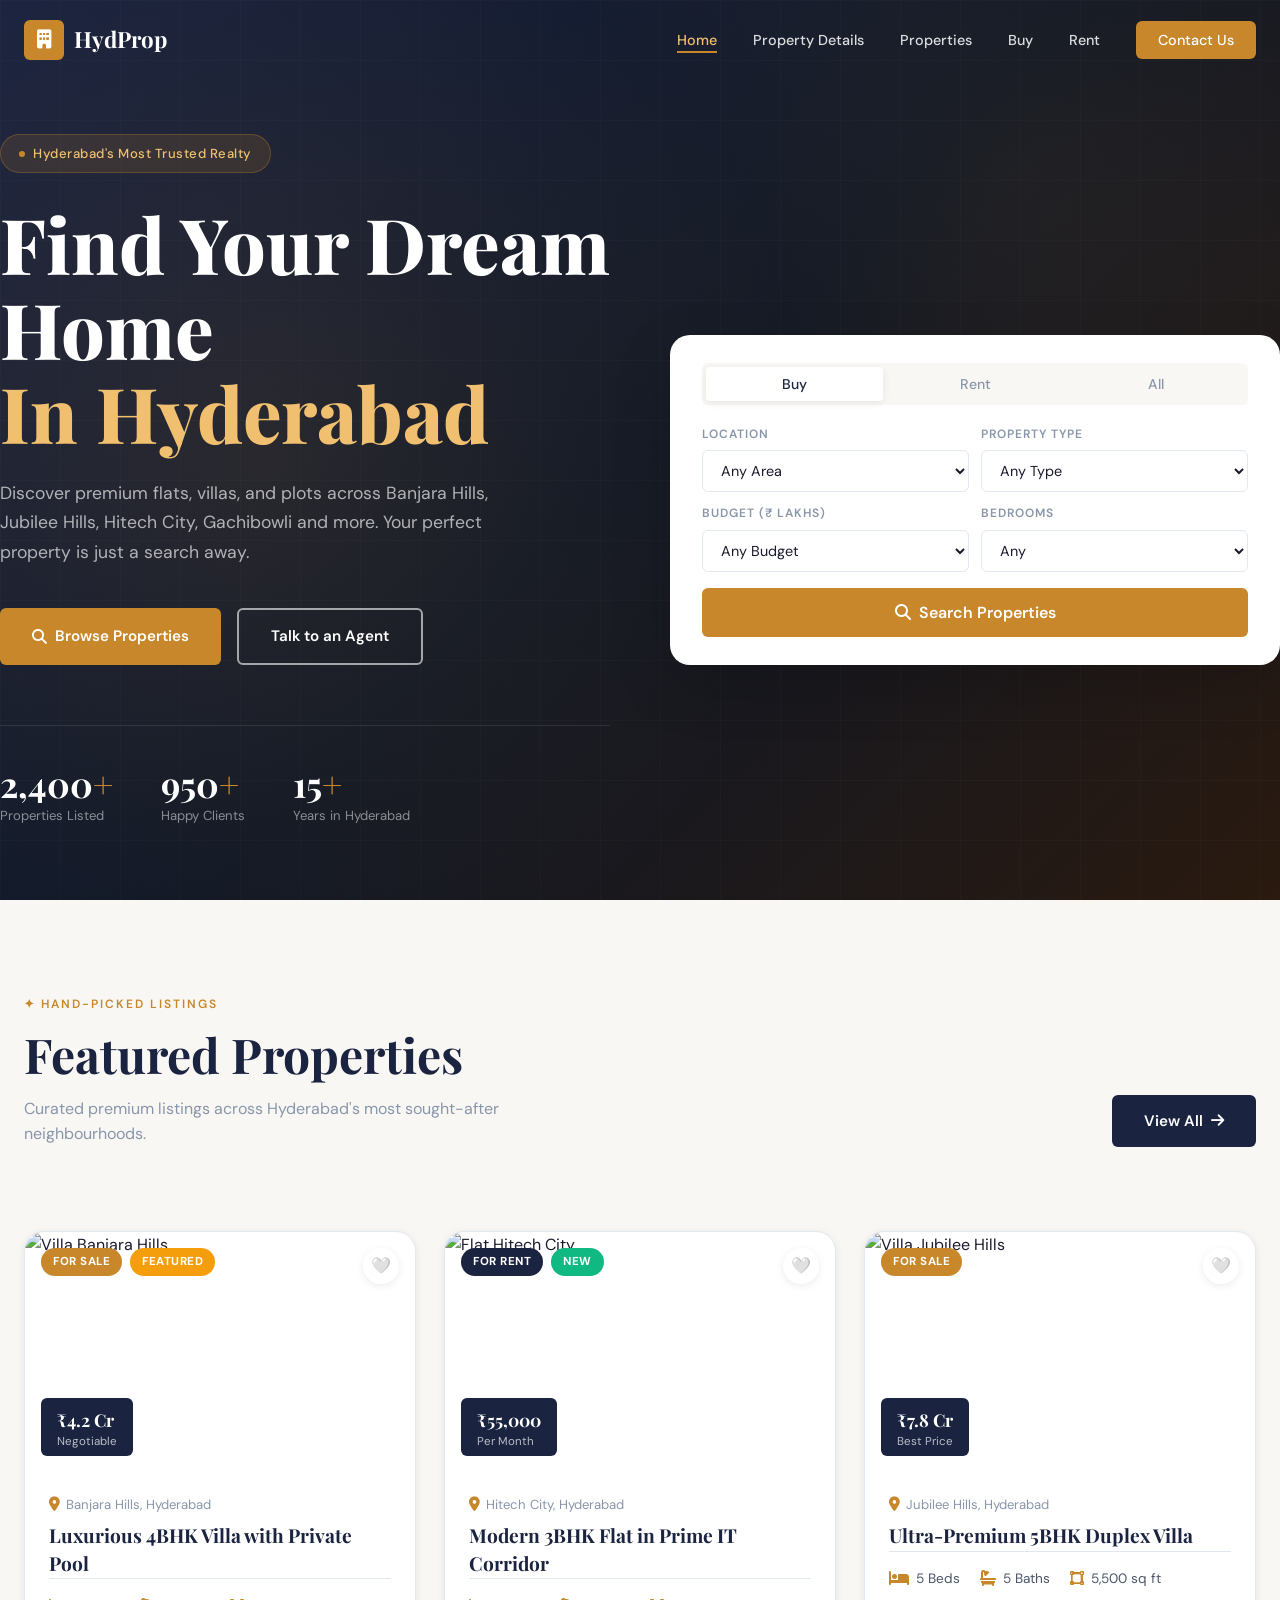
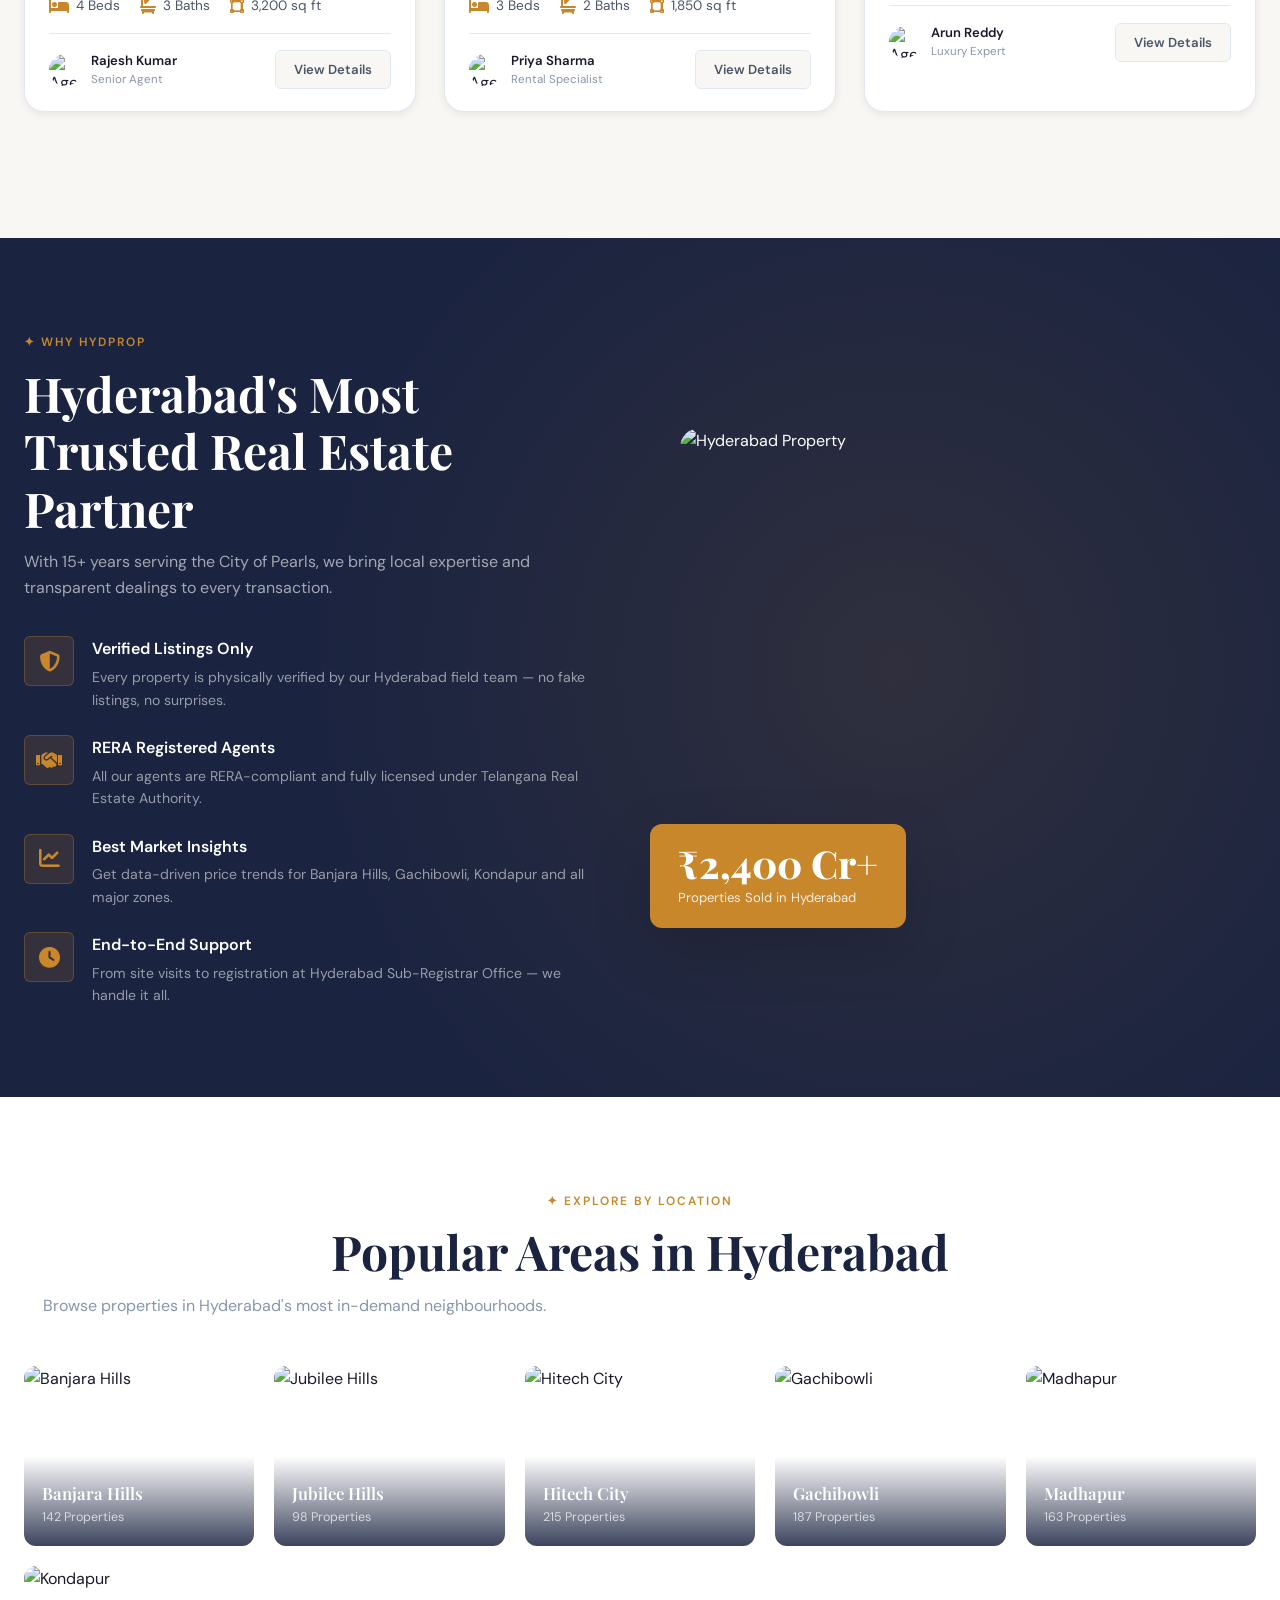
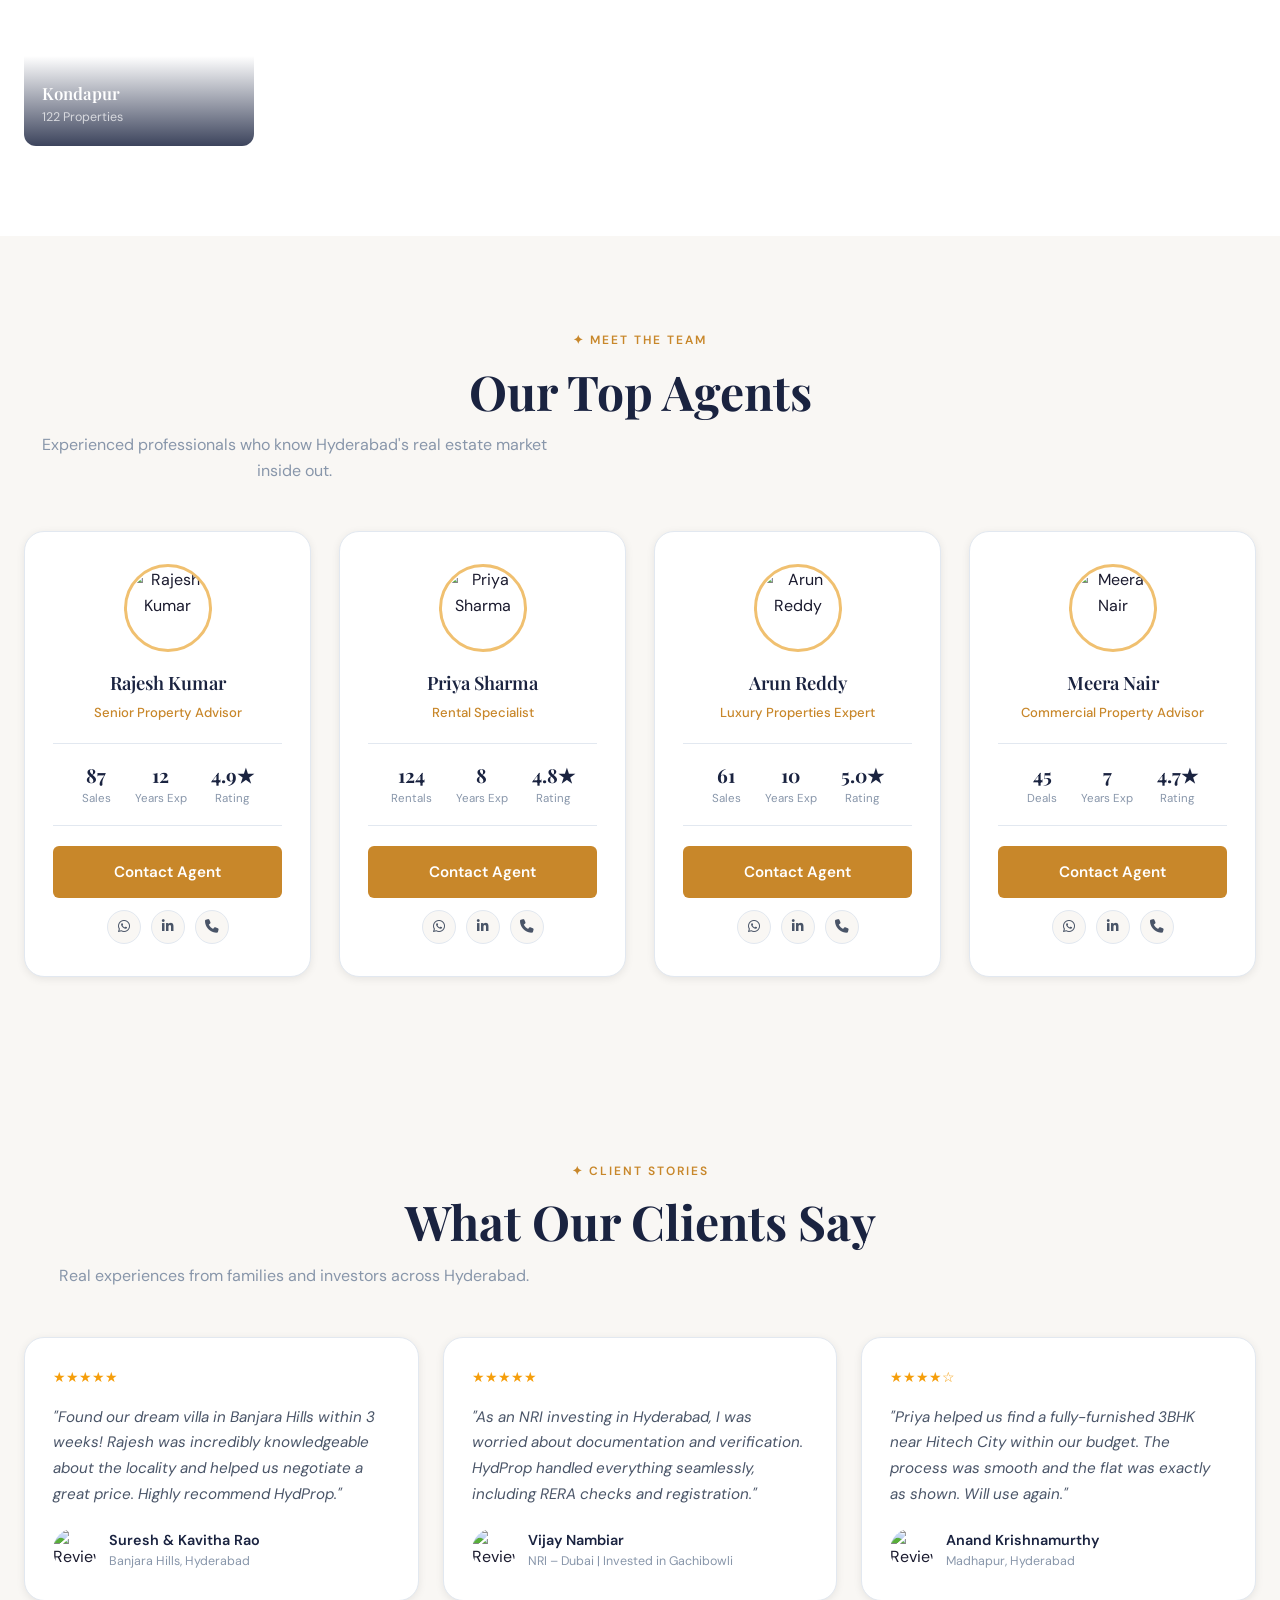
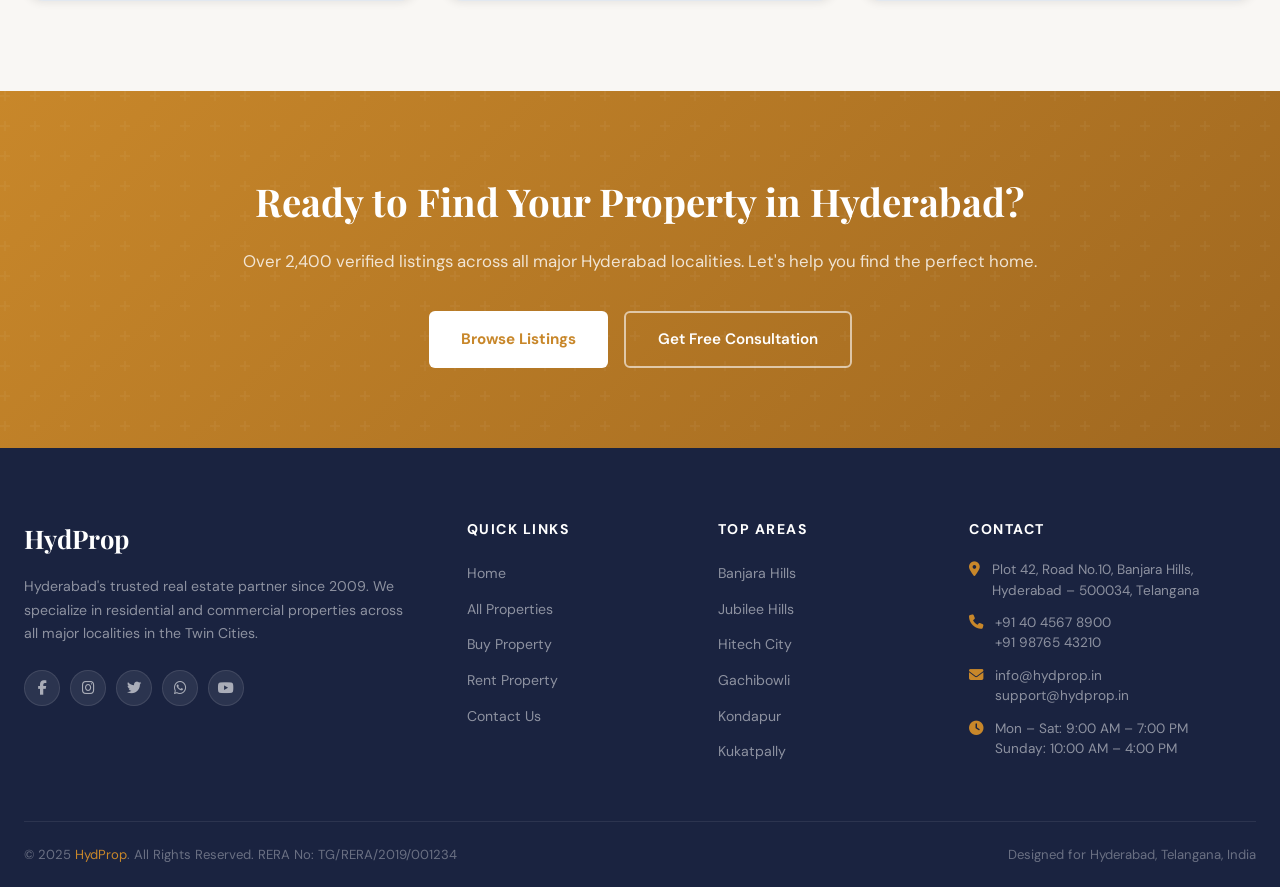
==== commit 088e8469: "Update index.html" ====
--- a/index.html
+++ b/index.html
@@ -29,6 +29,7 @@
     </a>
     <ul class="nav-links">
       <li><a href="index.html" class="active">Home</a></li>
+      <li><a href="properties.html">Property Details</a></li>
       <li><a href="properties.html">Properties</a></li>
       <li><a href="properties.html?status=sale">Buy</a></li>
       <li><a href="properties.html?status=rent">Rent</a></li>
@@ -490,4 +491,4 @@
 
 <script src="js/main.js"></script>
 </body>
-</html>+</html>
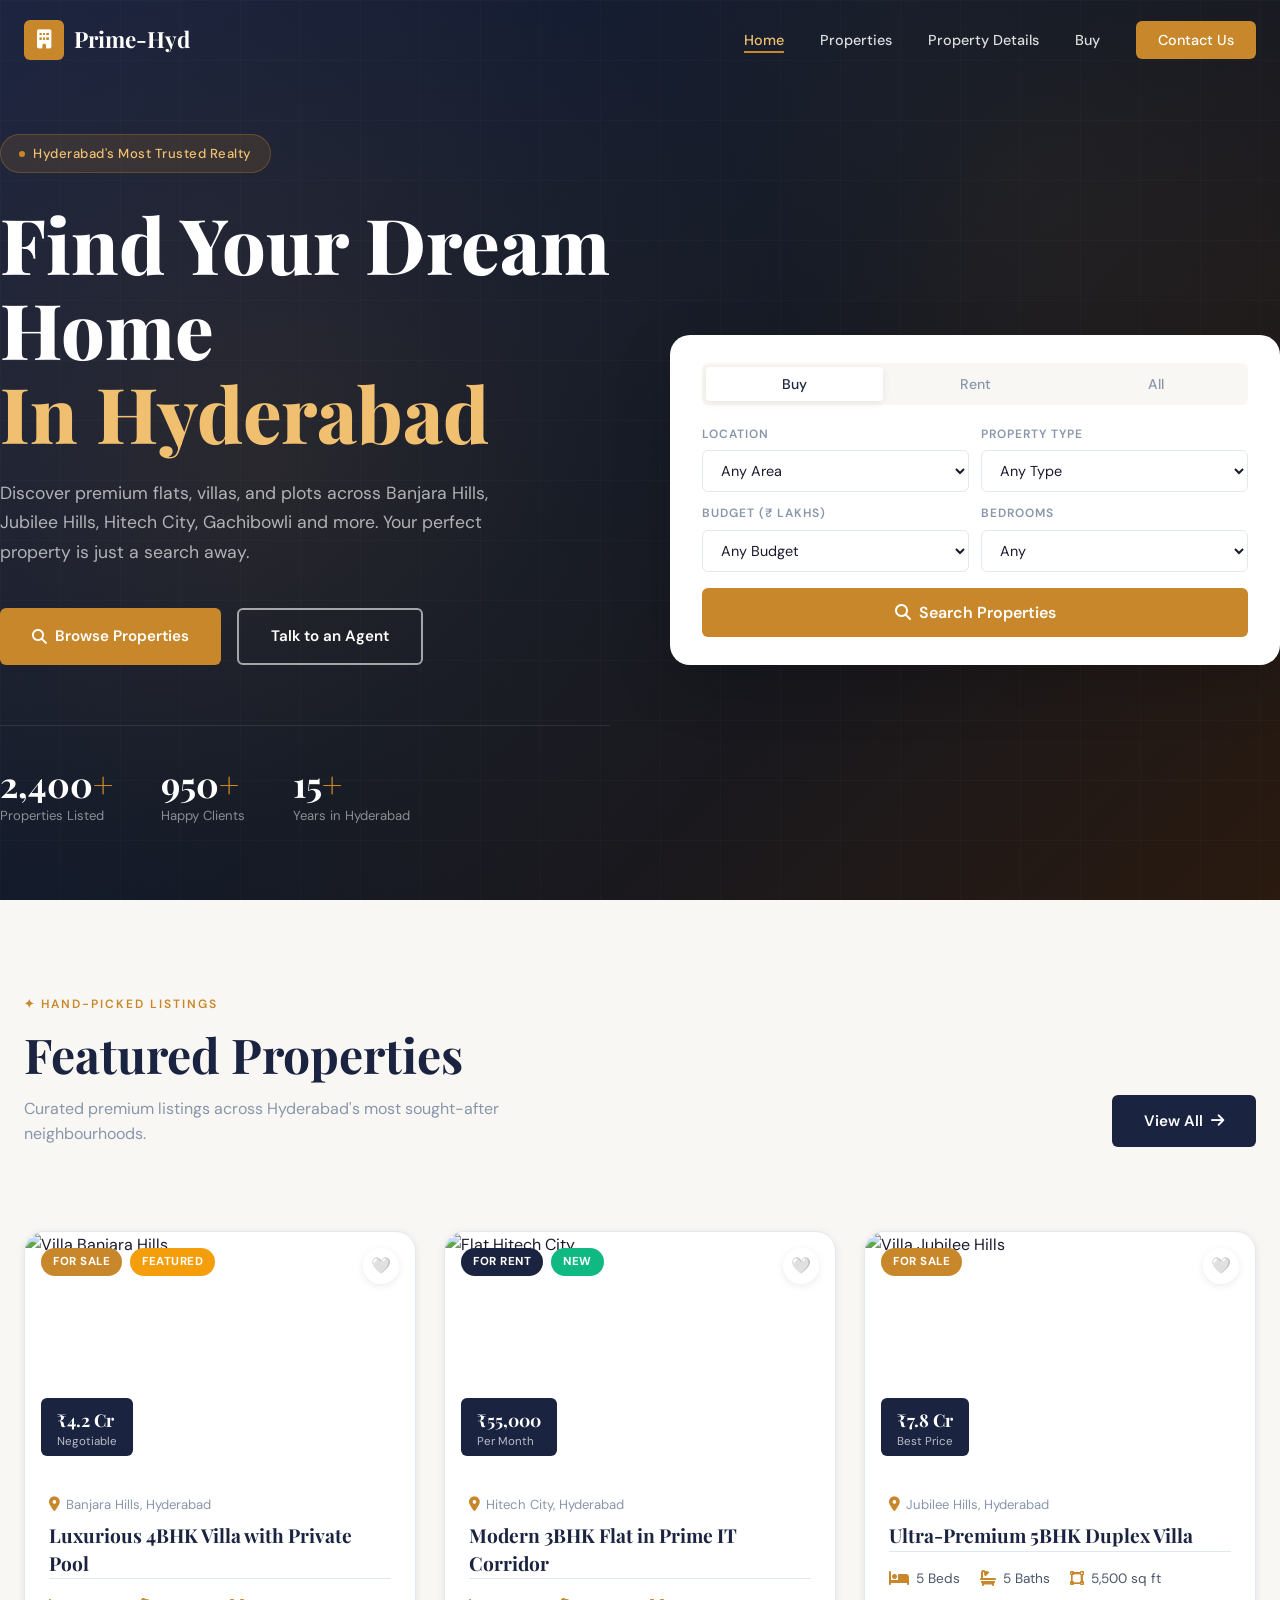
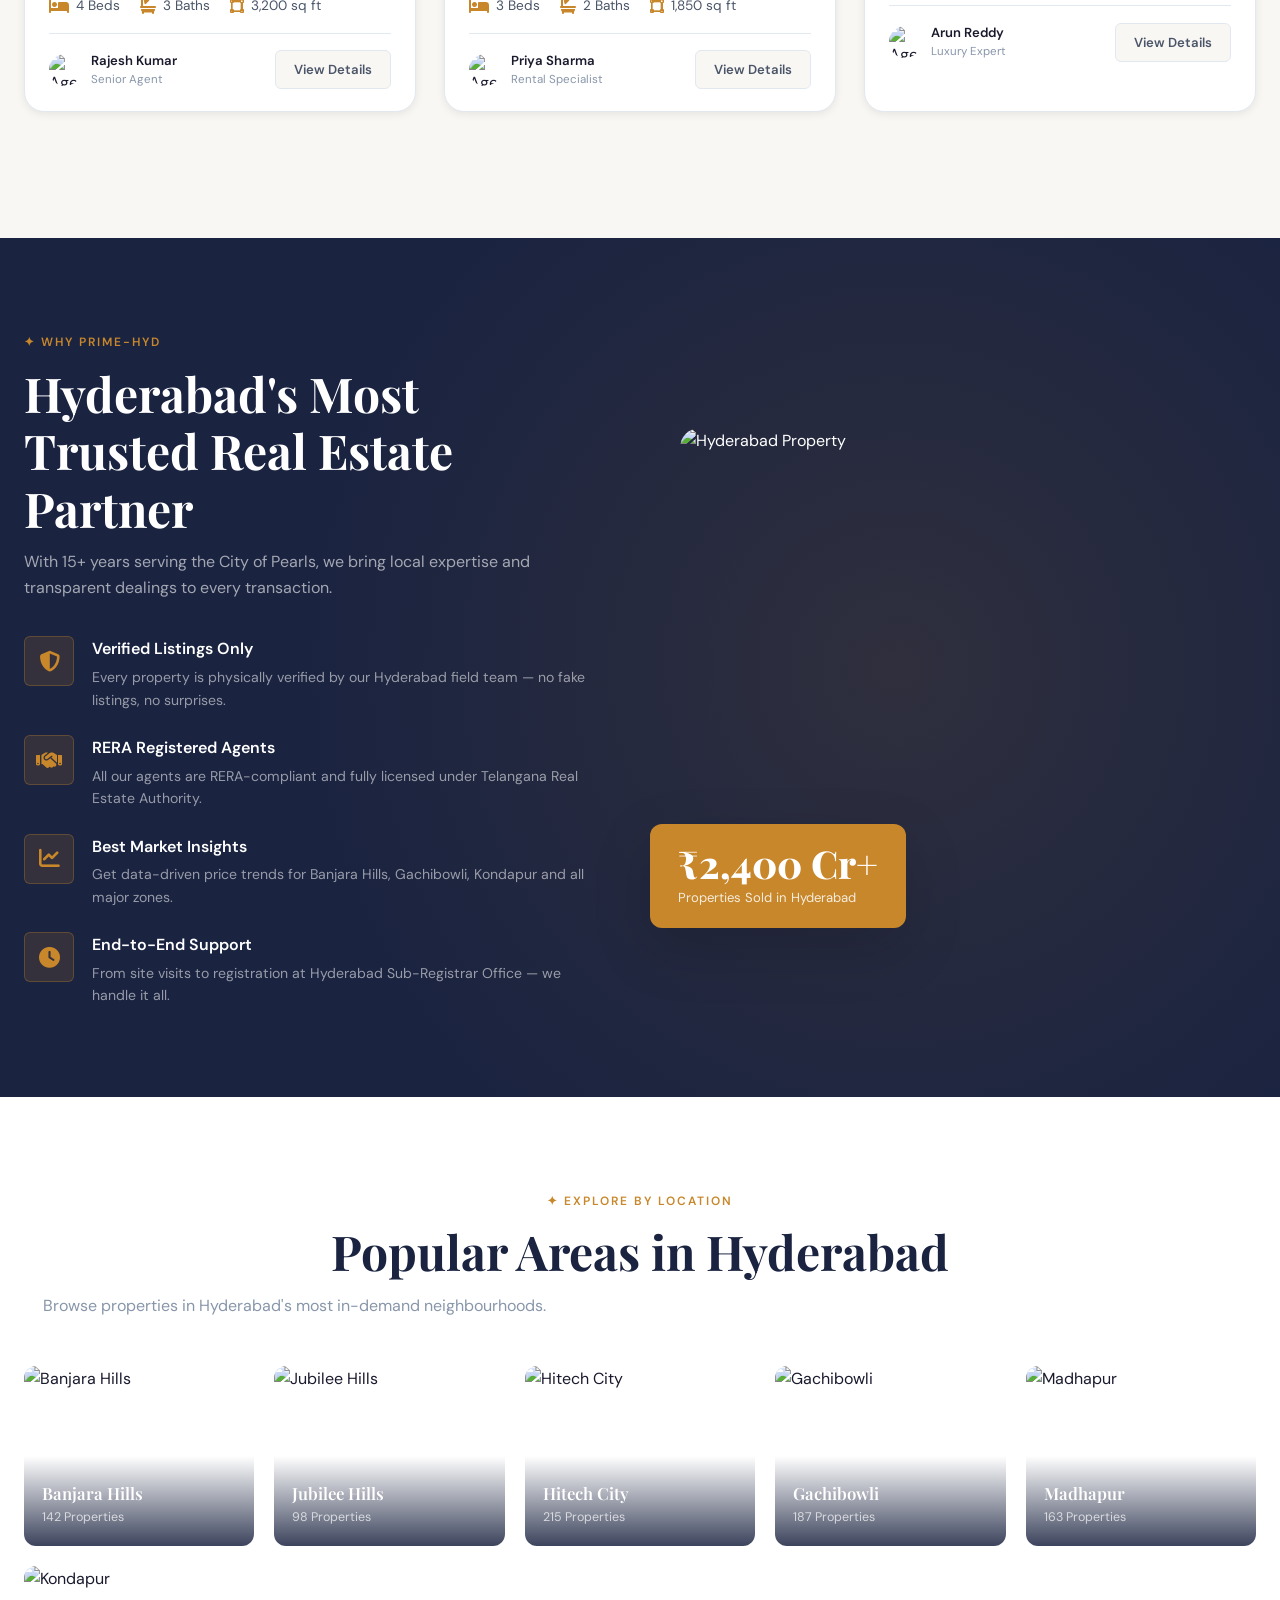
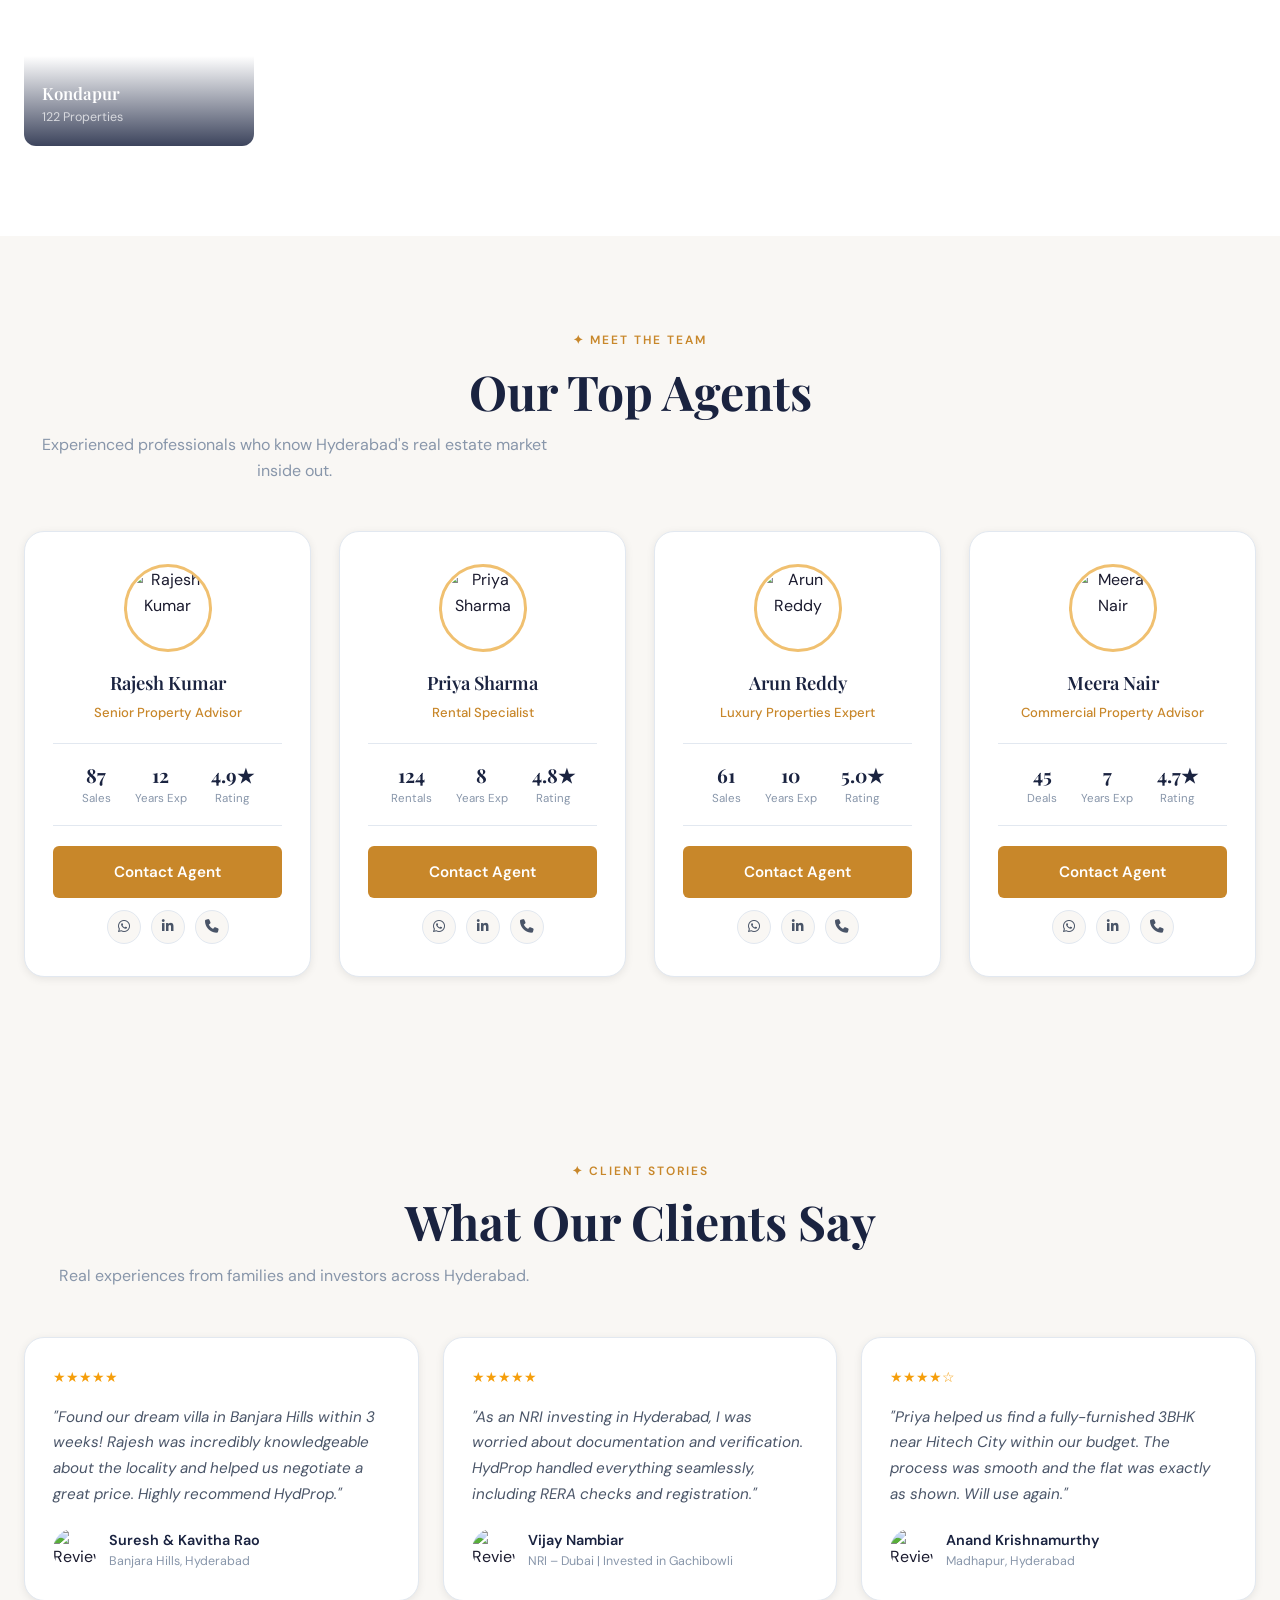
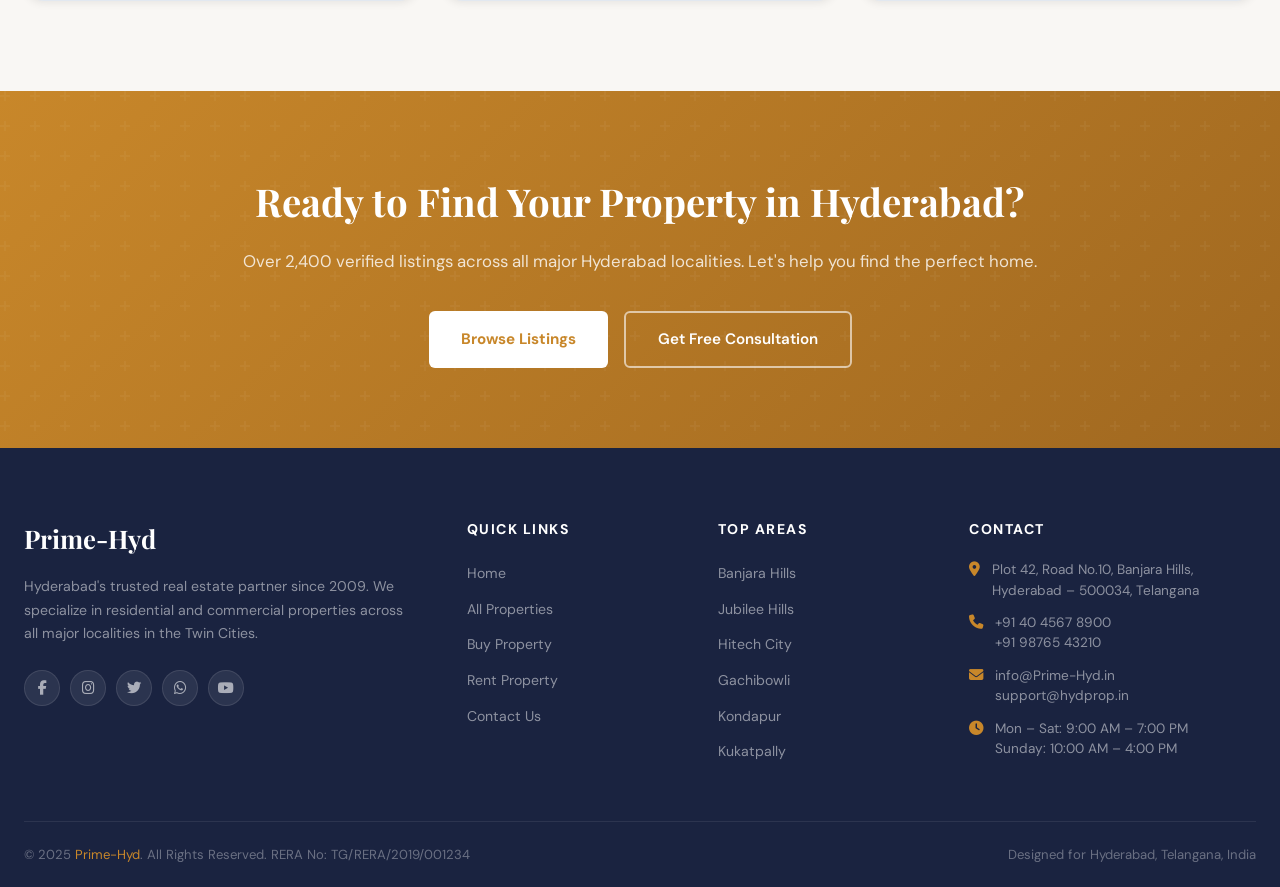
==== commit 1b670bbc: "Updated project files" ====
--- a/index.html
+++ b/index.html
@@ -3,7 +3,7 @@
 <head>
   <meta charset="UTF-8" />
   <meta name="viewport" content="width=device-width, initial-scale=1.0" />
-  <title>HydProp – Premium Real Estate in Hyderabad</title>
+  <title>Prime-Hyd – Premium Real Estate in Hyderabad</title>
   <meta name="description" content="Discover premium properties in Hyderabad. Buy, sell or rent flats, villas, and plots in Banjara Hills, Jubilee Hills, Hitech City and more." />
   <link rel="stylesheet" href="css/style.css" />
   <link rel="stylesheet" href="https://cdnjs.cloudflare.com/ajax/libs/font-awesome/6.5.0/css/all.min.css" />
@@ -25,14 +25,13 @@
   <div class="container nav-inner">
     <a href="index.html" class="nav-logo">
       <div class="logo-icon"><i class="fa-solid fa-building"></i></div>
-      <span class="logo-text">HydProp</span>
+      <span class="logo-text">Prime-Hyd</span>
     </a>
     <ul class="nav-links">
       <li><a href="index.html" class="active">Home</a></li>
-      <li><a href="properties.html">Property Details</a></li>
       <li><a href="properties.html">Properties</a></li>
+            <li><a href="property-detail.html">Property Details</a></li>
       <li><a href="properties.html?status=sale">Buy</a></li>
-      <li><a href="properties.html?status=rent">Rent</a></li>
       <li><a href="contact.html" class="nav-cta">Contact Us</a></li>
     </ul>
     <div class="nav-toggle" id="navToggle">
@@ -228,7 +227,7 @@
   <div class="container">
     <div class="why-grid">
       <div class="why-content">
-        <span class="tag-label">✦ Why HydProp</span>
+        <span class="tag-label">✦ Why Prime-Hyd</span>
         <h2 class="section-title">Hyderabad's Most Trusted Real Estate Partner</h2>
         <p class="section-subtitle">With 15+ years serving the City of Pearls, we bring local expertise and transparent dealings to every transaction.</p>
         <div class="why-list">
@@ -443,7 +442,7 @@
   <div class="container">
     <div class="footer-main">
       <div class="footer-brand">
-        <div class="logo-text">HydProp</div>
+        <div class="logo-text">Prime-Hyd</div>
         <p>Hyderabad's trusted real estate partner since 2009. We specialize in residential and commercial properties across all major localities in the Twin Cities.</p>
         <div class="footer-socials">
           <div class="social-btn"><i class="fa-brands fa-facebook-f"></i></div>
@@ -478,12 +477,12 @@
         <h4>Contact</h4>
         <div class="footer-contact-item"><i class="fa-solid fa-location-dot"></i><span>Plot 42, Road No.10, Banjara Hills, Hyderabad – 500034, Telangana</span></div>
         <div class="footer-contact-item"><i class="fa-solid fa-phone"></i><span>+91 40 4567 8900<br/>+91 98765 43210</span></div>
-        <div class="footer-contact-item"><i class="fa-solid fa-envelope"></i><span>info@hydprop.in<br/>support@hydprop.in</span></div>
+        <div class="footer-contact-item"><i class="fa-solid fa-envelope"></i><span>info@Prime-Hyd.in<br/>support@hydprop.in</span></div>
         <div class="footer-contact-item"><i class="fa-solid fa-clock"></i><span>Mon – Sat: 9:00 AM – 7:00 PM<br/>Sunday: 10:00 AM – 4:00 PM</span></div>
       </div>
     </div>
     <div class="footer-bottom">
-      <p>© 2025 <span>HydProp</span>. All Rights Reserved. RERA No: TG/RERA/2019/001234</p>
+      <p>© 2025 <span>Prime-Hyd</span>. All Rights Reserved. RERA No: TG/RERA/2019/001234</p>
       <p>Designed for Hyderabad, Telangana, India</p>
     </div>
   </div>
@@ -491,4 +490,4 @@
 
 <script src="js/main.js"></script>
 </body>
-</html>
+</html>
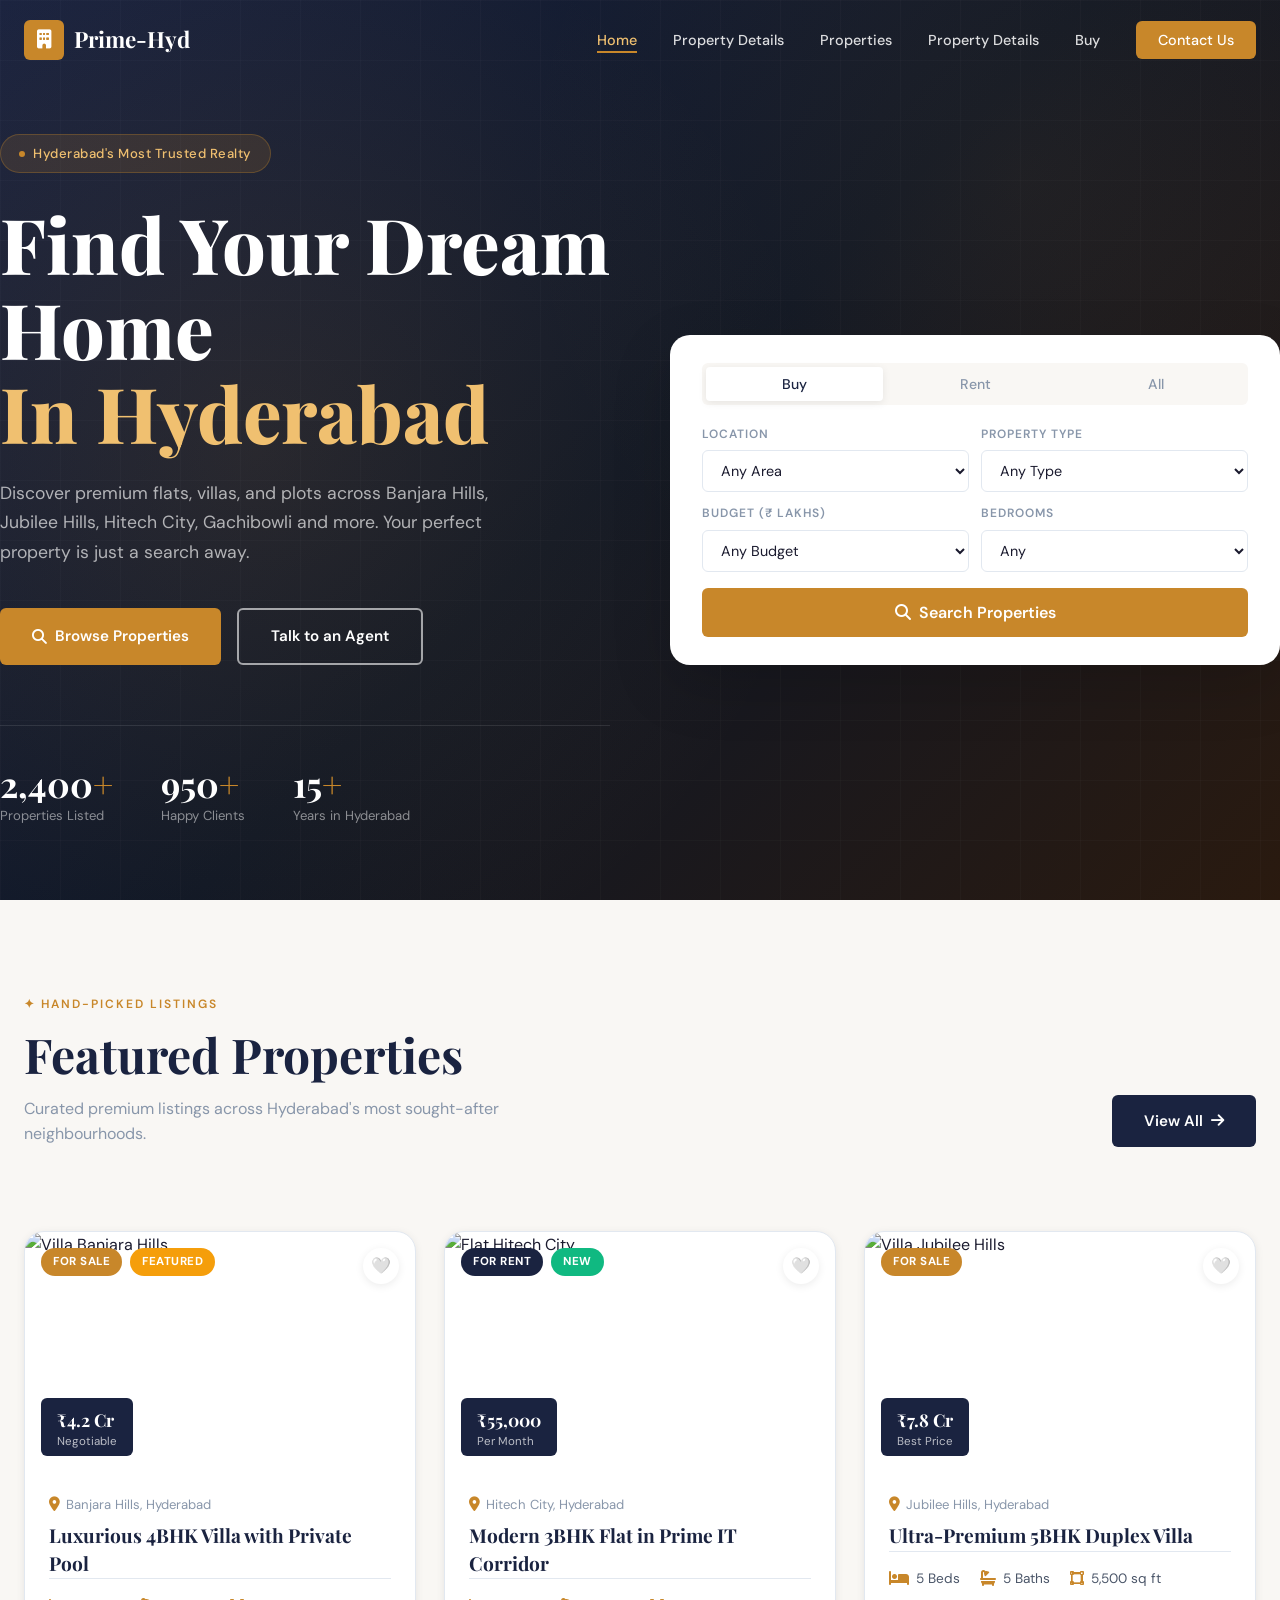
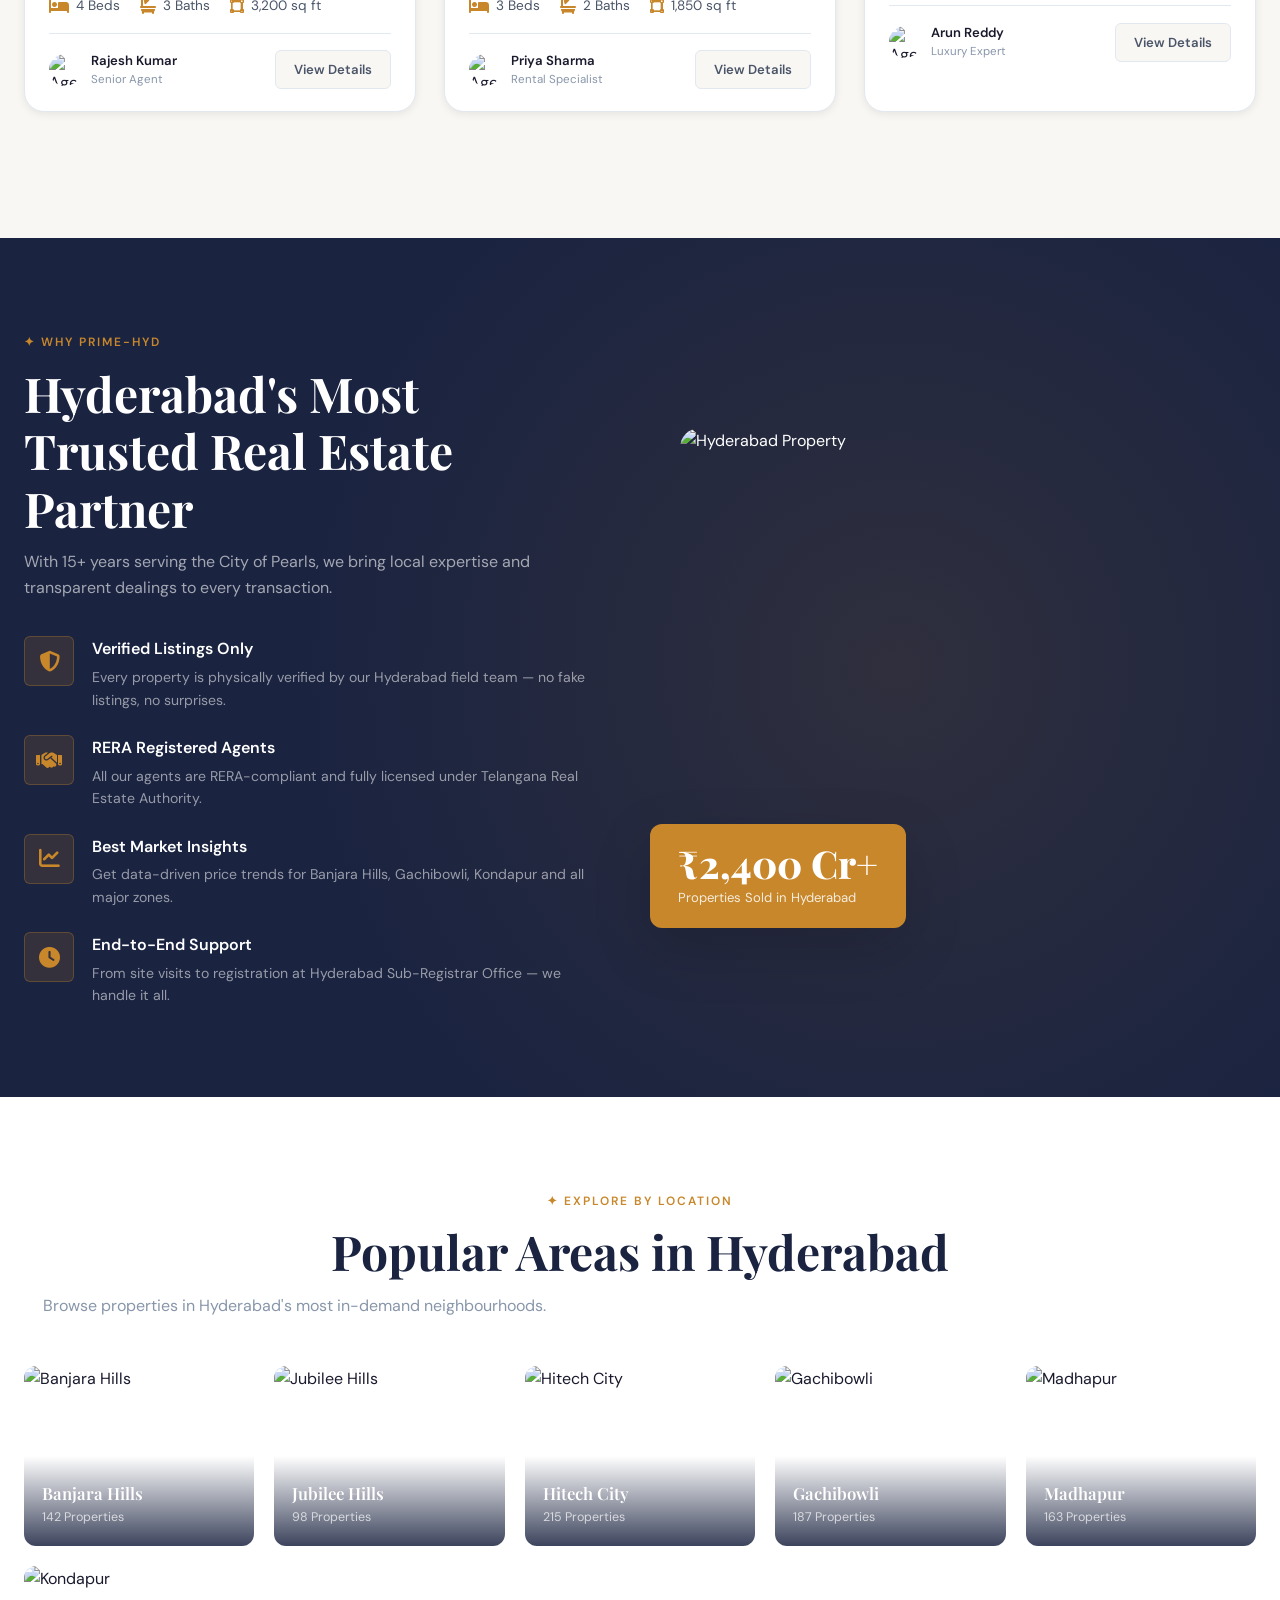
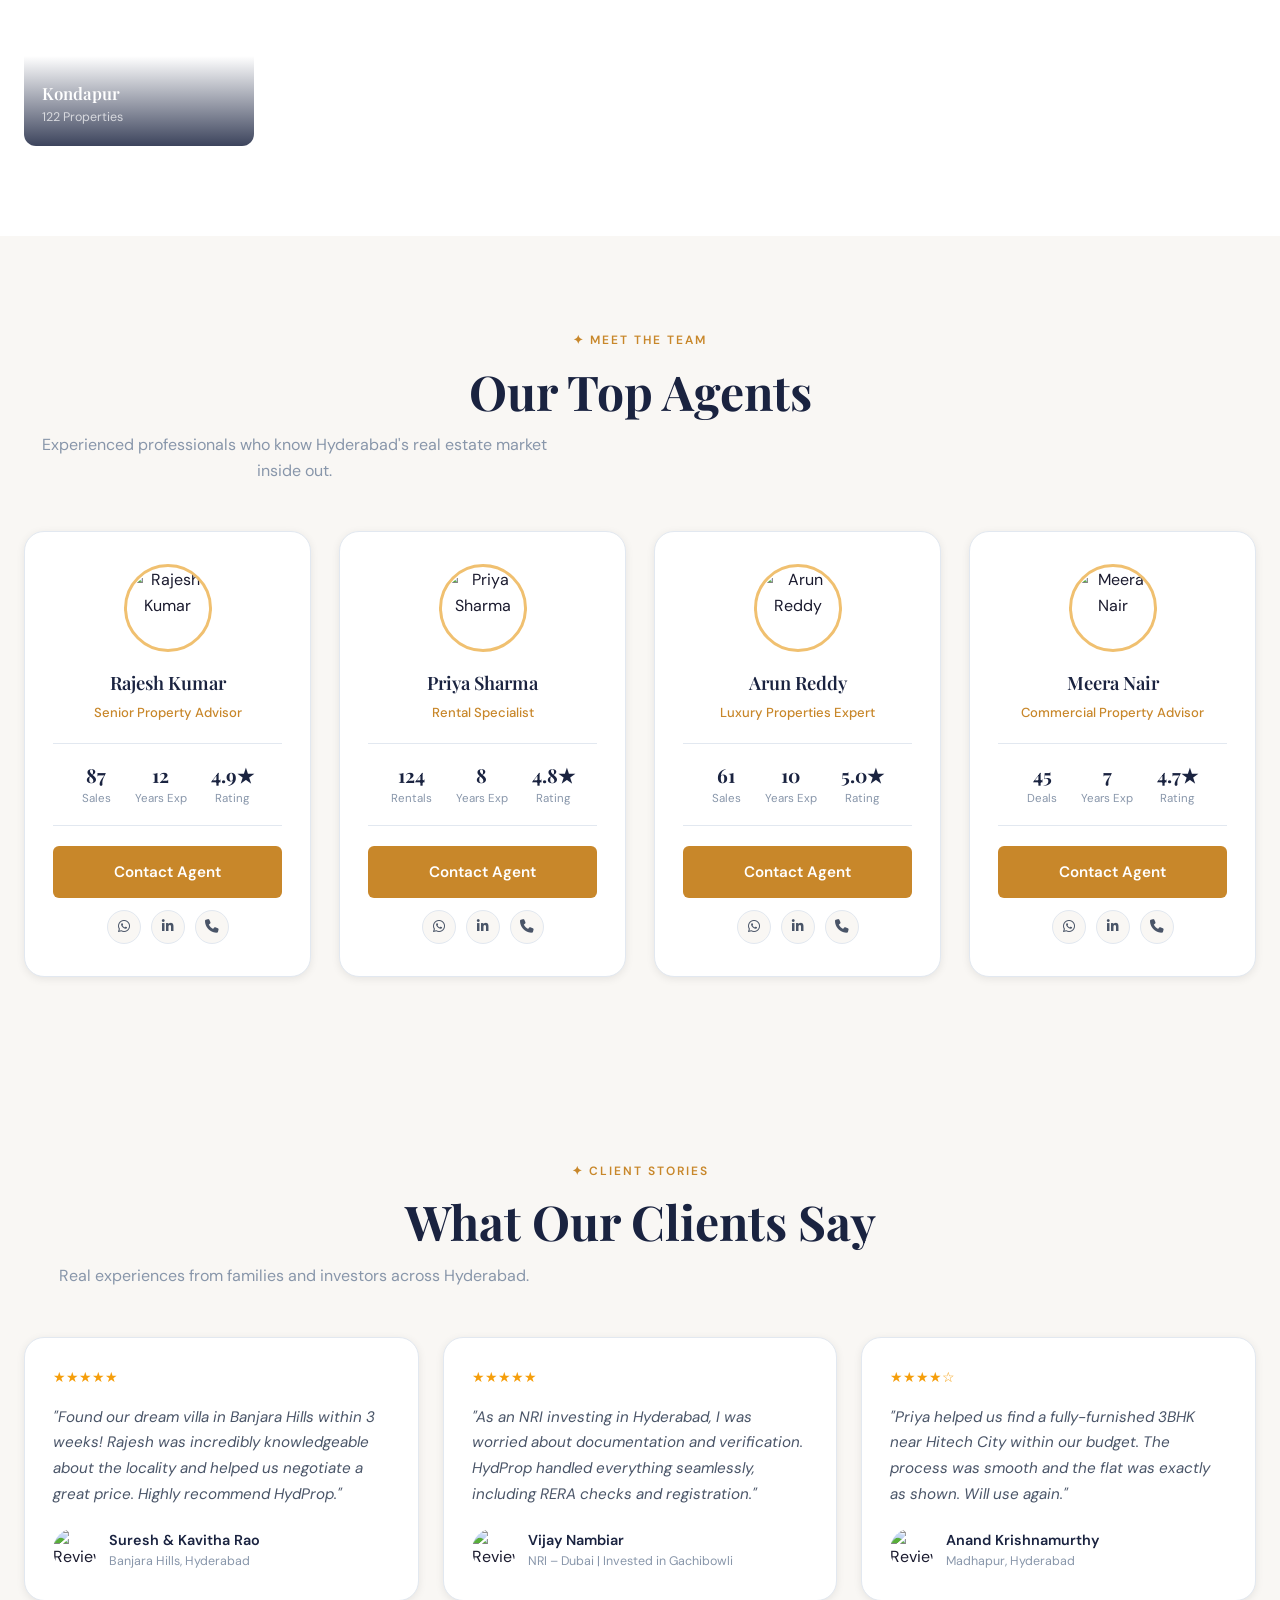
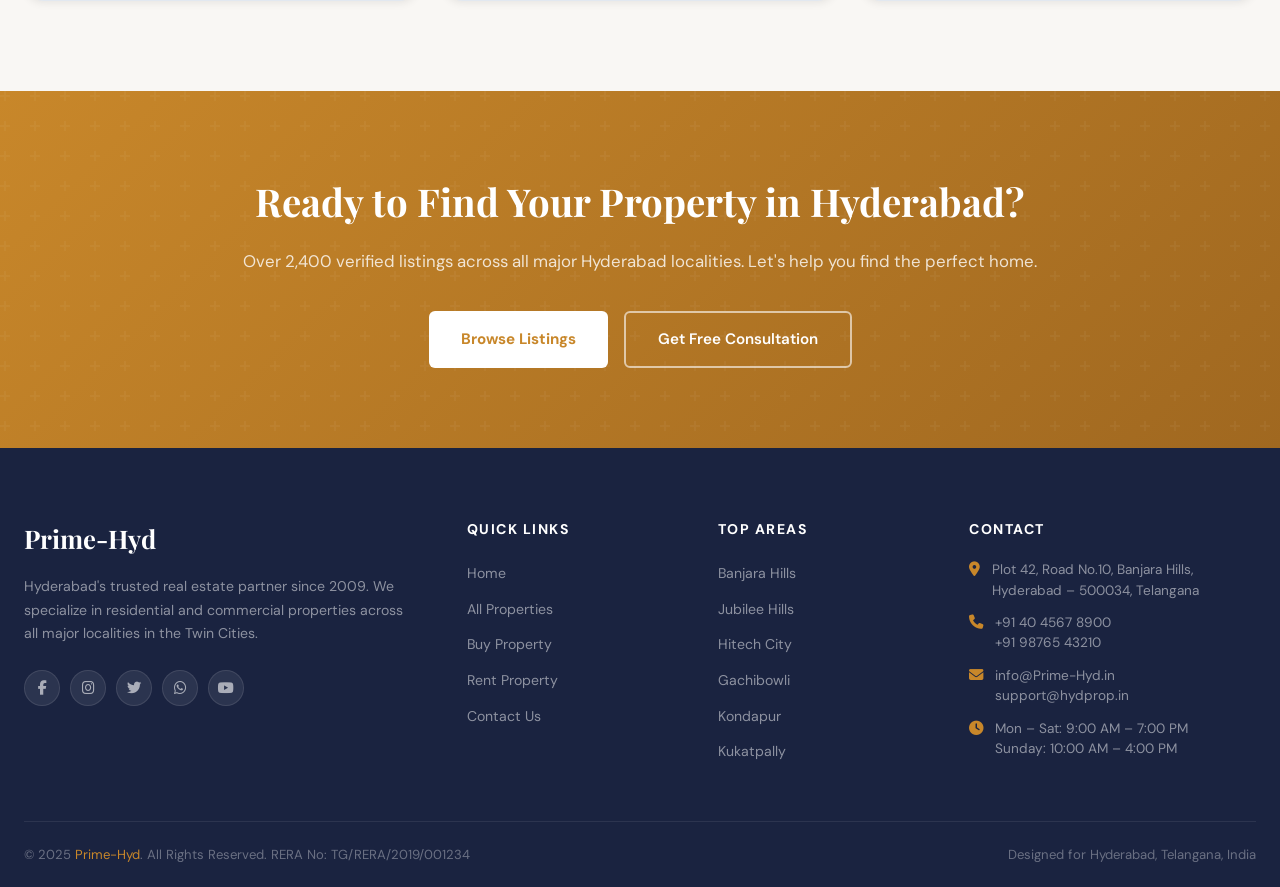
==== commit 9a6f1dee: "tMerge branch 'main' of https://github.com/gorla-praveen/Realestatee" ====
--- a/index.html
+++ b/index.html
@@ -29,6 +29,7 @@
     </a>
     <ul class="nav-links">
       <li><a href="index.html" class="active">Home</a></li>
+      <li><a href="properties.html">Property Details</a></li>
       <li><a href="properties.html">Properties</a></li>
             <li><a href="property-detail.html">Property Details</a></li>
       <li><a href="properties.html?status=sale">Buy</a></li>
@@ -490,4 +491,4 @@
 
 <script src="js/main.js"></script>
 </body>
-</html>+</html>
